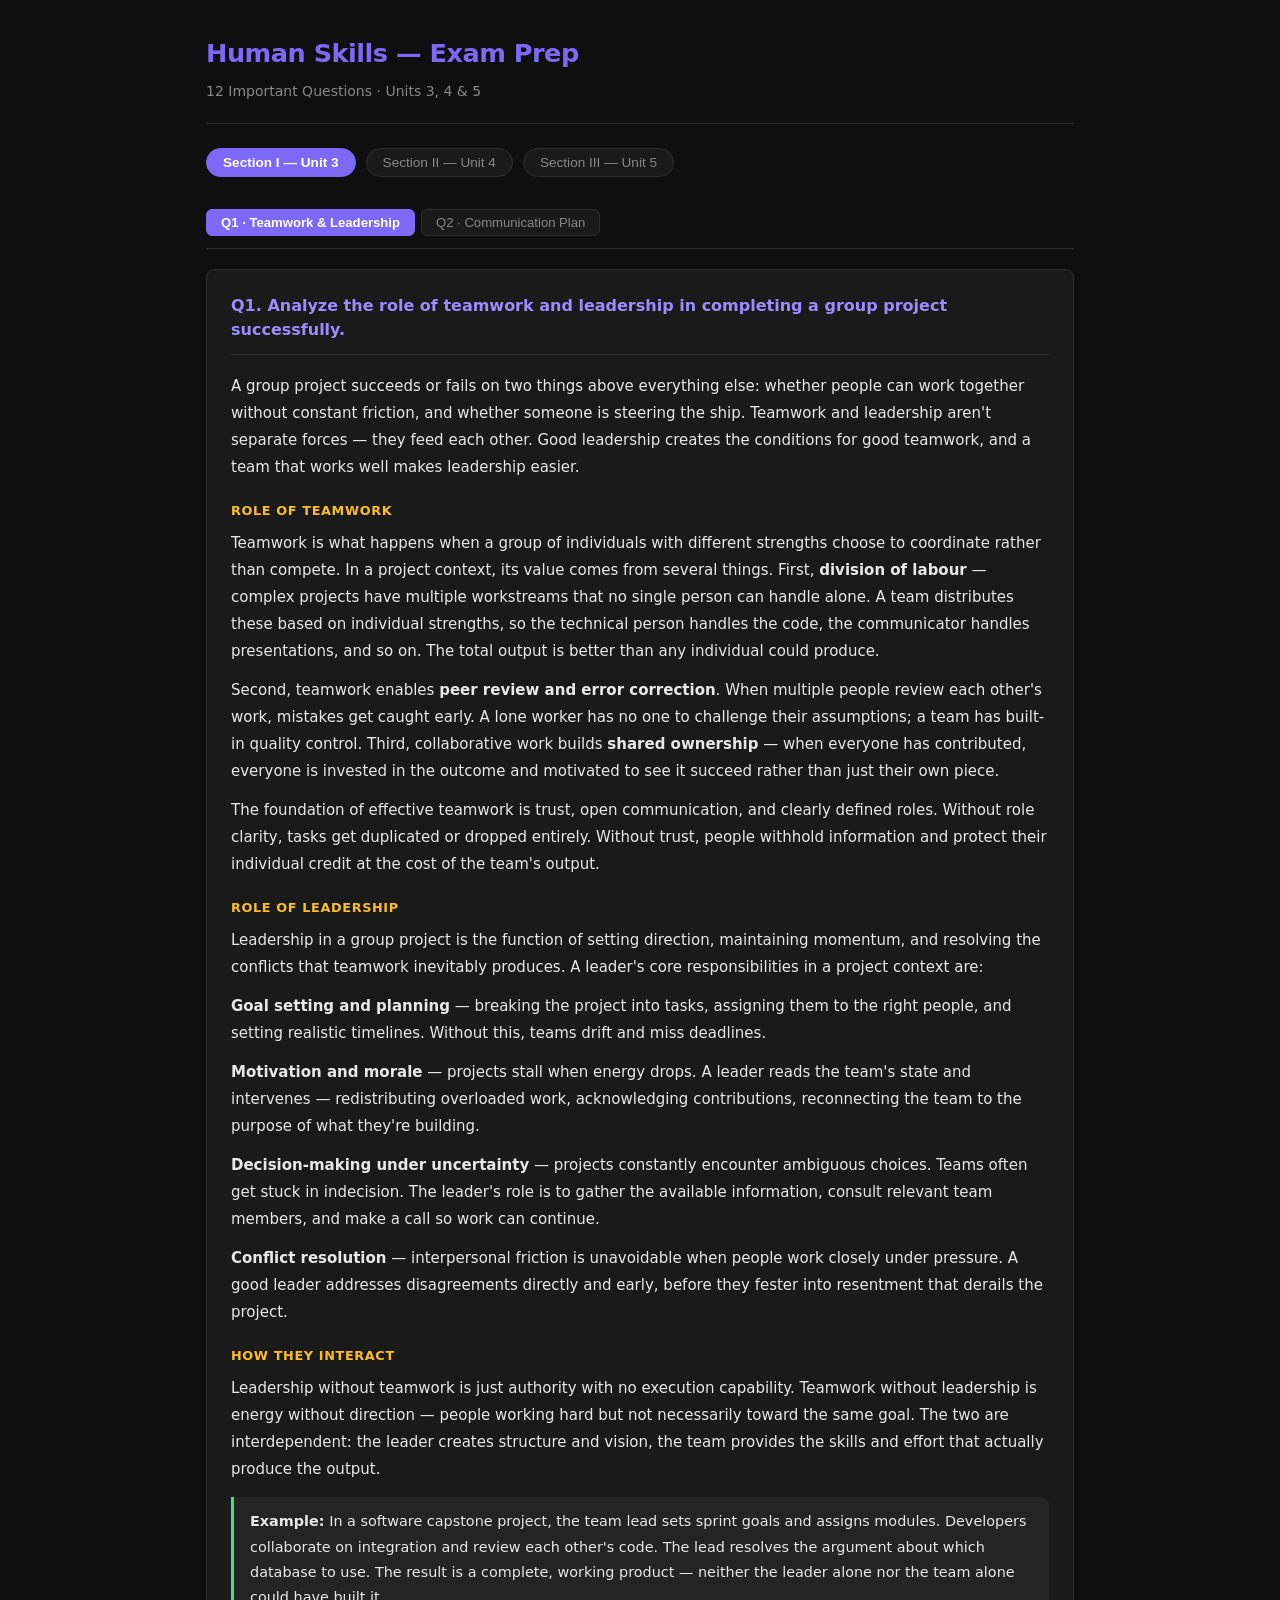
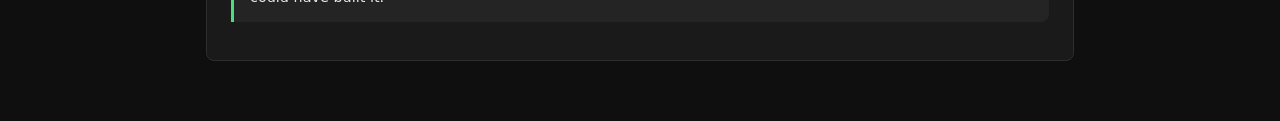
==== index.html @ 0ba3ad9d "mid2" ====
<!DOCTYPE html>
<html lang="en">
<head>
  <meta charset="UTF-8">
  <meta name="viewport" content="width=device-width, initial-scale=1.0">
  <title>Human Skills — Exam Prep</title>
  <link rel="stylesheet" href="styles.css">
  <style>
    .tag {
      display: inline-block; font-size: 0.74rem; font-weight: 600;
      padding: 2px 8px; border-radius: 20px; margin-right: 6px; margin-bottom: 4px;
      letter-spacing: 0.03em;
    }
    .tag-a { background: color-mix(in srgb, var(--accent) 18%, transparent); color: var(--accent); }
    .tag-s { background: color-mix(in srgb, var(--success) 18%, transparent); color: var(--success); }
    .tag-w { background: color-mix(in srgb, var(--warning) 18%, transparent); color: var(--warning); }
    .tag-d { background: color-mix(in srgb, var(--danger) 18%, transparent); color: var(--danger); }
    .callout {
      border-left: 3px solid var(--accent); border-radius: 0 var(--radius) var(--radius) 0;
      background: var(--surface2); padding: 12px 16px; margin: 14px 0;
      font-size: 0.9rem; line-height: 1.75;
    }
    .callout.green { border-color: var(--success); }
    .callout.yellow { border-color: var(--warning); }
    .callout.red { border-color: var(--danger); }
    table {
      width: 100%; border-collapse: collapse; margin: 14px 0; font-size: 0.87rem;
    }
    th {
      background: var(--surface2); color: var(--accent);
      padding: 9px 12px; text-align: left; font-weight: 600;
      border-bottom: 1px solid var(--border);
    }
    td {
      padding: 8px 12px; border-bottom: 1px solid var(--border);
      vertical-align: top; color: var(--text); line-height: 1.65;
    }
    tr:last-child td { border-bottom: none; }
    tr:hover td { background: var(--surface2); }
  </style>
</head>
<body>
<div class="page-wrapper">
  <header class="site-header">
    <h1>Human Skills — Exam Prep</h1>
    <p>12 Important Questions · Units 3, 4 &amp; 5</p>
  </header>

  <div class="section-nav">
    <button class="section-btn active" onclick="showSection('s3', this)">Section I — Unit 3</button>
    <button class="section-btn" onclick="showSection('s4', this)">Section II — Unit 4</button>
    <button class="section-btn" onclick="showSection('s5', this)">Section III — Unit 5</button>
  </div>

  <!-- ═══════ UNIT 3 ═══════ -->
  <div class="section-panel active" id="s3">
    <div class="tabs" role="tablist">
      <button class="tab-btn active" onclick="showTab('s3',0)">Q1 · Teamwork &amp; Leadership</button>
      <button class="tab-btn"        onclick="showTab('s3',1)">Q2 · Communication Plan</button>
    </div>

    <!-- Q1 -->
    <div class="tab-content active" id="s3-tab-0">
      <div class="question-block">
        <h2 class="q-title">Q1. Analyze the role of teamwork and leadership in completing a group project successfully.</h2>
        <div class="answer-body">

          <p>A group project succeeds or fails on two things above everything else: whether people can work together without constant friction, and whether someone is steering the ship. Teamwork and leadership aren't separate forces — they feed each other. Good leadership creates the conditions for good teamwork, and a team that works well makes leadership easier.</p>

          <h3>Role of Teamwork</h3>
          <p>Teamwork is what happens when a group of individuals with different strengths choose to coordinate rather than compete. In a project context, its value comes from several things. First, <strong>division of labour</strong> — complex projects have multiple workstreams that no single person can handle alone. A team distributes these based on individual strengths, so the technical person handles the code, the communicator handles presentations, and so on. The total output is better than any individual could produce.</p>
          <p>Second, teamwork enables <strong>peer review and error correction</strong>. When multiple people review each other's work, mistakes get caught early. A lone worker has no one to challenge their assumptions; a team has built-in quality control. Third, collaborative work builds <strong>shared ownership</strong> — when everyone has contributed, everyone is invested in the outcome and motivated to see it succeed rather than just their own piece.</p>
          <p>The foundation of effective teamwork is trust, open communication, and clearly defined roles. Without role clarity, tasks get duplicated or dropped entirely. Without trust, people withhold information and protect their individual credit at the cost of the team's output.</p>

          <h3>Role of Leadership</h3>
          <p>Leadership in a group project is the function of setting direction, maintaining momentum, and resolving the conflicts that teamwork inevitably produces. A leader's core responsibilities in a project context are:</p>
          <p><strong>Goal setting and planning</strong> — breaking the project into tasks, assigning them to the right people, and setting realistic timelines. Without this, teams drift and miss deadlines.</p>
          <p><strong>Motivation and morale</strong> — projects stall when energy drops. A leader reads the team's state and intervenes — redistributing overloaded work, acknowledging contributions, reconnecting the team to the purpose of what they're building.</p>
          <p><strong>Decision-making under uncertainty</strong> — projects constantly encounter ambiguous choices. Teams often get stuck in indecision. The leader's role is to gather the available information, consult relevant team members, and make a call so work can continue.</p>
          <p><strong>Conflict resolution</strong> — interpersonal friction is unavoidable when people work closely under pressure. A good leader addresses disagreements directly and early, before they fester into resentment that derails the project.</p>

          <h3>How They Interact</h3>
          <p>Leadership without teamwork is just authority with no execution capability. Teamwork without leadership is energy without direction — people working hard but not necessarily toward the same goal. The two are interdependent: the leader creates structure and vision, the team provides the skills and effort that actually produce the output.</p>

          <div class="callout green">
            <strong>Example:</strong> In a software capstone project, the team lead sets sprint goals and assigns modules. Developers collaborate on integration and review each other's code. The lead resolves the argument about which database to use. The result is a complete, working product — neither the leader alone nor the team alone could have built it.
          </div>

        </div>
      </div>
    </div>

    <!-- Q2 -->
    <div class="tab-content" id="s3-tab-1">
      <div class="question-block">
        <h2 class="q-title">Q2. Design an effective communication and leadership plan for managing a team project.</h2>
        <div class="answer-body">

          <p>A communication and leadership plan is a document that answers three questions before the project starts: how will we share information, who makes which decisions, and how will we handle it when things go wrong. Without this plan, teams rediscover the same coordination problems on every project. With it, the friction is removed before it occurs.</p>

          <h3>Part 1: Leadership Structure</h3>
          <p>Define roles clearly at the outset. A typical structure for a team project involves a <strong>project lead</strong> who owns the overall outcome and is accountable for deadlines, a set of <strong>domain leads</strong> who own specific workstreams (e.g., research, design, implementation, presentation), and <strong>contributors</strong> who execute within those workstreams.</p>
          <p>The leadership style should match the team's maturity and the project's nature. For a team new to collaboration, a more directive style (clear instructions, frequent check-ins) works better. For experienced teams working on creative problems, a more democratic style (shared decision-making, leader as facilitator) produces better results and higher ownership.</p>

          <h3>Part 2: Communication Plan</h3>
          <p>Effective communication in a project requires intentional structure across four dimensions:</p>

          <table>
            <tr><th>Channel</th><th>Purpose</th><th>Frequency</th></tr>
            <tr><td>Team standup / check-in</td><td>Quick progress updates, blockers surfaced</td><td>Daily or every 2 days</td></tr>
            <tr><td>Full team meeting</td><td>Decisions, planning, retrospectives</td><td>Weekly</td></tr>
            <tr><td>Async messaging (WhatsApp/Slack)</td><td>Quick questions, file sharing</td><td>As needed</td></tr>
            <tr><td>Shared document / project board</td><td>Task tracking, status, deliverables</td><td>Continuously updated</td></tr>
          </table>

          <p>Two communication norms matter most. First, <strong>transparency</strong> — team members should surface problems as soon as they arise, not hide them until the deadline. The plan should explicitly say this is expected and safe. Second, <strong>documentation</strong> — decisions made verbally in meetings should be written down so the whole team is aligned and there's no "I thought we decided X" confusion later.</p>

          <h3>Part 3: Conflict and Risk Management</h3>
          <p>The plan should define upfront how disagreements are resolved. A simple rule like "any unresolved disagreement escalates to the project lead within 24 hours" removes the ambiguity about who decides when people can't agree.</p>
          <p>Risk management means identifying the most likely failure points before they happen — a team member falling sick, a dependency taking longer than expected, scope expanding beyond what's feasible — and deciding in advance who does what if those risks materialize.</p>

          <div class="callout">
            <strong>Key principle:</strong> A communication plan isn't bureaucracy — it's the team agreeing in advance on how to function. The five minutes spent defining it saves hours of confusion mid-project.
          </div>

        </div>
      </div>
    </div>

  </div><!-- /s3 -->

  <!-- ═══════ UNIT 4 ═══════ -->
  <div class="section-panel" id="s4">
    <div class="tabs" role="tablist">
      <button class="tab-btn active" onclick="showTab('s4',0)">Q3 · Stress Management</button>
      <button class="tab-btn"        onclick="showTab('s4',1)">Q4 · Resilience &amp; Positive Thinking</button>
      <button class="tab-btn"        onclick="showTab('s4',2)">Q5 · Healthy Daily Routine</button>
      <button class="tab-btn"        onclick="showTab('s4',3)">Q6 · Mental Health Plan</button>
      <button class="tab-btn"        onclick="showTab('s4',4)">Q7 · Anxiety, Depression &amp; Burnout</button>
    </div>

    <!-- Q3 -->
    <div class="tab-content active" id="s4-tab-0">
      <div class="question-block">
        <h2 class="q-title">Q3. Explain different stress management techniques with examples.</h2>
        <div class="answer-body">

          <p>Stress is the body's response to demands that exceed its perceived capacity to cope. A moderate amount of stress is normal and even useful — it sharpens focus and drives performance. Chronic, unmanaged stress, however, damages both mental and physical health. Stress management is the practice of recognising stress and using deliberate techniques to reduce or redirect it.</p>

          <h3>1. Time Management and Prioritisation</h3>
          <p>A significant portion of day-to-day stress comes not from the work itself but from the feeling that there is too much to do and not enough time. Effective time management — breaking large tasks into smaller steps, using priority matrices like the Eisenhower Box (urgent vs important), and setting realistic daily goals — reduces this overwhelm by making the workload feel navigable.</p>
          <div class="callout green"><strong>Example:</strong> An engineering student stressed about exams creates a two-week study schedule, assigns specific topics to specific days, and sticks to it. The stress comes from uncertainty about whether there's enough time — the schedule removes that uncertainty.</div>

          <h3>2. Physical Exercise</h3>
          <p>Exercise is one of the most evidence-backed stress relievers available. Physical activity triggers the release of endorphins — neurochemicals that improve mood — and reduces levels of cortisol and adrenaline, the body's stress hormones. Even a 20-minute walk is measurably effective. The effect is both immediate (mood lifts within the session) and long-term (regular exercise builds stress resilience over time).</p>
          <div class="callout green"><strong>Example:</strong> A developer who takes a 30-minute run after a frustrating day at work consistently reports feeling calmer and more capable of solving problems afterward.</div>

          <h3>3. Mindfulness and Deep Breathing</h3>
          <p>Mindfulness is the practice of bringing deliberate, non-judgmental attention to the present moment. When stressed, the mind tends to catastrophise about future consequences or ruminate on past mistakes. Mindfulness interrupts this pattern by grounding attention in what is actually happening right now. A simple technique is the 4-7-8 breathing method: inhale for 4 counts, hold for 7, exhale for 8. This activates the parasympathetic nervous system, directly counteracting the physiological stress response.</p>
          <div class="callout green"><strong>Example:</strong> Before a presentation, taking five slow deep breaths reduces heart rate and clears the mental clutter that causes blanking under pressure.</div>

          <h3>4. Social Support</h3>
          <p>Talking to someone you trust — a friend, mentor, or family member — about what's stressing you serves two functions. First, verbalising a problem often reduces its perceived magnitude; the thing that felt catastrophic in your head becomes more manageable when spoken aloud. Second, other people often offer perspectives or practical help that you couldn't access alone. Social connection is a fundamental buffer against chronic stress.</p>

          <h3>5. Cognitive Reframing</h3>
          <p>Cognitive reframing is the technique of consciously changing how you interpret a stressful situation. Stress often comes not from the event itself but from how you're thinking about it. A failed test can be framed as a disaster or as information about what to study harder. A difficult project can be seen as an overwhelming burden or as a growth opportunity. Deliberately choosing the more productive frame doesn't deny the difficulty — it changes your relationship to it.</p>

          <div class="callout yellow"><strong>Key insight:</strong> Different techniques work for different people and different types of stress. The goal is to build a personal toolkit — knowing which technique to reach for in which situation, rather than relying on a single approach.</div>

        </div>
      </div>
    </div>

    <!-- Q4 -->
    <div class="tab-content" id="s4-tab-1">
      <div class="question-block">
        <h2 class="q-title">Q4. Explain the importance of resilience and positive thinking in mental well-being.</h2>
        <div class="answer-body">

          <p>Mental well-being is not the absence of difficulty — it is the capacity to navigate difficulty without being permanently derailed by it. Two psychological qualities that determine this capacity more than almost anything else are resilience and positive thinking. They are distinct but deeply related: resilience is about recovering, positive thinking is about the lens through which you interpret what you're recovering from.</p>

          <h3>Resilience</h3>
          <p>Resilience is the ability to bounce back from adversity, adapt to change, and keep functioning under pressure. It is not toughness in the sense of not feeling pain — resilient people feel distress just as much as anyone. The difference is that they don't stay stuck in it. They process it, learn from it, and move forward.</p>
          <p>Resilience matters for mental well-being because life is guaranteed to include setbacks — failed relationships, professional rejections, health scares, loss. Without resilience, each of these events can feel permanently devastating. With it, they become part of a larger narrative of growth. Research by psychologist Martin Seligman found that resilience is a learnable skill, not a fixed trait — it can be built deliberately through practice.</p>
          <p>The key components of resilience are: <strong>self-awareness</strong> (understanding your emotional reactions), <strong>problem-solving orientation</strong> (moving toward solutions rather than ruminating on problems), <strong>social connection</strong> (drawing on relationships for support), and <strong>meaning-making</strong> (finding a sense of purpose that gives suffering context).</p>

          <div class="callout green"><strong>Example:</strong> A student who fails an important exam can either conclude they are fundamentally incompetent and give up, or analyse what went wrong, adjust their study approach, and try again. The second response is resilience — same event, different trajectory.</div>

          <h3>Positive Thinking</h3>
          <p>Positive thinking is often misunderstood as naive optimism — pretending things are fine when they aren't. What it actually means is <strong>explanatory style</strong>: the habitual way you explain why bad things happen. Seligman identified three dimensions of explanatory style: whether you see setbacks as permanent or temporary, as pervasive (affecting all areas of life) or specific, and as internal (your fault entirely) or external (partly circumstantial).</p>
          <p>People with a positive explanatory style see bad events as temporary, specific, and not entirely their fault. People with a negative style see them as permanent, pervasive, and entirely self-caused. The positive style is associated with better mental health, more persistence, better physical health outcomes, and even longer life expectancy in longitudinal studies.</p>
          <p>Positive thinking improves mental well-being not by denying problems but by maintaining the belief that problems can be addressed — which is what motivates the action needed to actually address them. Hopelessness, by contrast, leads to passivity: if you believe nothing will help, you don't try, and the situation doesn't improve, which confirms the hopelessness. It's a self-reinforcing loop in both directions.</p>

          <div class="callout"><strong>Together:</strong> Resilience and positive thinking are mutually reinforcing. A positive explanatory style makes resilience easier — if you believe setbacks are temporary, you don't give up. And resilient experiences (surviving a hard thing) build positive belief in your own capacity. Building one tends to build the other.</div>

        </div>
      </div>
    </div>

    <!-- Q5 -->
    <div class="tab-content" id="s4-tab-2">
      <div class="question-block">
        <h2 class="q-title">Q5. Develop a daily routine that promotes a healthy lifestyle and work-life balance.</h2>
        <div class="answer-body">

          <p>A healthy daily routine is not about rigid discipline for its own sake — it's about removing the need to make decisions about basic self-care every day. When sleep, exercise, meals, and rest are built into a routine, they stop competing with everything else for attention. The goal is a structure that sustains performance over the long term without burning out.</p>

          <h3>Core Principles</h3>
          <p>Before designing a routine, it helps to understand what it's trying to achieve. A routine that promotes health and balance should protect sleep (the single highest-leverage health intervention available), create time for focused work and genuine rest (not just scrolling), and include some form of physical movement and social connection. It should also be <strong>realistic</strong> — an aspirational routine you abandon in a week is worse than a modest one you actually follow.</p>

          <h3>Sample Daily Routine for a Student</h3>

          <table>
            <tr><th>Time</th><th>Activity</th><th>Why</th></tr>
            <tr><td>6:30 AM</td><td>Wake up, no phone for first 15 min</td><td>Avoid starting the day in reactive mode</td></tr>
            <tr><td>6:45 AM</td><td>Light exercise or walk (20–30 min)</td><td>Boosts mood, alertness, and energy for the day</td></tr>
            <tr><td>7:15 AM</td><td>Breakfast — proper meal, not skipped</td><td>Blood sugar stability improves focus and mood</td></tr>
            <tr><td>8:00 AM</td><td>Deep work block (study / projects)</td><td>Morning cognitive energy is highest — use it for hard things</td></tr>
            <tr><td>12:30 PM</td><td>Lunch + genuine break (not studying)</td><td>Rest prevents afternoon burnout</td></tr>
            <tr><td>2:00 PM</td><td>Second work block</td><td>Lighter tasks, review, group work</td></tr>
            <tr><td>5:00 PM</td><td>Creative or leisure time (music, walking, hobby)</td><td>Non-academic engagement restores mental energy</td></tr>
            <tr><td>7:00 PM</td><td>Dinner + family / social time</td><td>Social connection is a stress buffer</td></tr>
            <tr><td>9:00 PM</td><td>Wind-down: light reading, no screens</td><td>Blue light disrupts melatonin; transition the nervous system</td></tr>
            <tr><td>10:30 PM</td><td>Sleep</td><td>7–8 hours is non-negotiable for cognitive function</td></tr>
          </table>

          <h3>Work-Life Balance</h3>
          <p>Work-life balance doesn't mean equal hours — it means neither work nor personal life is being systematically sacrificed for the other. In practice this requires <strong>boundaries</strong>: a defined end time for academic work, designated rest periods that are actually restful (not guilt-ridden), and the discipline to protect personal time from academic or professional creep.</p>
          <p>The most common failure mode for students is treating rest as a reward that must be earned rather than a biological requirement. Rest is not a luxury — sleep deprivation measurably impairs memory consolidation (directly harming study effectiveness), emotional regulation, and decision-making. A routine that includes rest is more productive than one that doesn't, not less.</p>

          <div class="callout yellow"><strong>Key principle:</strong> Consistency matters more than perfection. A routine followed 80% of the time is vastly better than a perfect routine followed 30% of the time. Build in flexibility for the days things don't go to plan.</div>

        </div>
      </div>
    </div>

    <!-- Q6 -->
    <div class="tab-content" id="s4-tab-3">
      <div class="question-block">
        <h2 class="q-title">Q6. Design a comprehensive mental health plan incorporating stress management, resilience, mindfulness, and work-life balance.</h2>
        <div class="answer-body">

          <p>A mental health plan is a personal system for maintaining psychological well-being proactively — not just responding to crises when they happen. It integrates multiple practices into a coherent whole so that stress management, resilience-building, mindfulness, and balance reinforce each other rather than competing for time and attention.</p>

          <h3>Component 1: Stress Management Practices</h3>
          <p>Identify your primary stressors — academic pressure, interpersonal conflict, uncertainty about the future — and match specific techniques to each. Time-related stress responds well to planning and prioritization. Interpersonal stress responds well to communication and boundary-setting. Existential or future-related stress responds well to mindfulness (bringing attention back to the present) and journaling (externalizing and examining the worry).</p>
          <p>Build in regular <strong>stress audits</strong> — once a week, briefly review what caused the most stress and whether the response was effective. Over time this develops self-awareness about your personal stress patterns.</p>

          <h3>Component 2: Resilience Building</h3>
          <p>Resilience is built through deliberately accumulating evidence that you can handle difficulty. This means taking on challenges slightly outside your comfort zone, reflecting on how you managed past hard periods, and maintaining a growth mindset — the belief that your capabilities expand with effort and experience. A practical tool is a <strong>resilience journal</strong>: brief weekly entries noting one hard thing you navigated and what it showed you about yourself.</p>
          <p>Social resilience — knowing you have people to turn to — is equally important. Proactively maintaining two or three close relationships you can be honest with is a resilience investment, not a luxury.</p>

          <h3>Component 3: Mindfulness Practice</h3>
          <p>Mindfulness doesn't require meditation cushions or apps. At its core it is the practice of noticing — noticing what you're feeling, what you're thinking, and what's actually happening in the present moment without immediately reacting to it. A minimal daily practice might be five minutes of focused breathing in the morning, or deliberately eating one meal without a screen and noticing the experience of eating.</p>
          <p>The long-term benefit of mindfulness for mental health is reduced reactivity — the gap between stimulus and response widens, giving you more choice about how to act rather than being driven by automatic emotional reactions.</p>

          <h3>Component 4: Work-Life Balance Structures</h3>
          <p>Define clear boundaries and protect them. A specific end time for academic work each day. At least one full day per week that is not dominated by productivity. Social activities that are genuinely restful (not networking or performance). Physical rest — actual sleep, not just lying in bed anxious.</p>

          <div class="callout">
            <strong>Integration:</strong> The plan works as a system. Mindfulness reduces stress reactivity. Lower reactivity makes resilience responses more accessible. Resilience enables you to maintain balance even when things get hard. Balance prevents the chronic overload that depletes the mental resources needed for mindfulness. Each component supports the others.
          </div>

          <h3>Review and Adjustment</h3>
          <p>A mental health plan isn't static. Review it monthly — what's working, what isn't, what's changed in your life that requires adjusting the plan. The goal is a living document that evolves with your circumstances, not a rigid prescription.</p>

        </div>
      </div>
    </div>

    <!-- Q7 -->
    <div class="tab-content" id="s4-tab-4">
      <div class="question-block">
        <h2 class="q-title">Q7. Differentiate between anxiety, depression, and burnout.</h2>
        <div class="answer-body">

          <p>Anxiety, depression, and burnout are three of the most common psychological difficulties people face, and they are frequently confused — partly because they overlap in symptoms, and partly because people use all three words loosely in everyday language. Understanding the distinctions matters because they have different causes, different features, and respond to different interventions.</p>

          <table>
            <tr>
              <th>Feature</th>
              <th><span class="tag tag-w">Anxiety</span></th>
              <th><span class="tag tag-d">Depression</span></th>
              <th><span class="tag tag-a">Burnout</span></th>
            </tr>
            <tr>
              <td><strong>Core feeling</strong></td>
              <td>Fear, worry, dread about the future</td>
              <td>Persistent sadness, emptiness, hopelessness</td>
              <td>Exhaustion, cynicism, detachment</td>
            </tr>
            <tr>
              <td><strong>Energy level</strong></td>
              <td>Often high but chaotic (restlessness, racing thoughts)</td>
              <td>Low — fatigue, loss of motivation even for enjoyable things</td>
              <td>Depleted — specifically related to work/role</td>
            </tr>
            <tr>
              <td><strong>Primary cause</strong></td>
              <td>Perceived threat or uncertainty, can be physiological</td>
              <td>Complex — neurobiological, environmental, often following loss or prolonged stress</td>
              <td>Chronic workplace/academic overload without recovery</td>
            </tr>
            <tr>
              <td><strong>Scope</strong></td>
              <td>Can be generalised or specific (social anxiety, health anxiety)</td>
              <td>Pervades all areas of life — relationships, work, self-image</td>
              <td>Usually domain-specific at first (work/study), can generalise</td>
            </tr>
            <tr>
              <td><strong>Key symptom</strong></td>
              <td>"What if something goes wrong?" — hypervigilance</td>
              <td>"Nothing matters / nothing will get better" — anhedonia (loss of pleasure)</td>
              <td>"I can't do this anymore" — emotional and physical depletion</td>
            </tr>
            <tr>
              <td><strong>Intervention</strong></td>
              <td>CBT, relaxation techniques, sometimes medication</td>
              <td>Therapy (CBT, interpersonal), medication, lifestyle — requires professional support</td>
              <td>Rest, reduced workload, boundary-setting, addressing the source</td>
            </tr>
          </table>

          <h3>Key Distinctions in Plain Language</h3>
          <p><strong>Anxiety vs Depression:</strong> Anxiety is forward-facing — it is about something bad that might happen. Depression is often more diffuse and present-focused — the feeling that nothing is good now and nothing will be good. An anxious person wants things to be okay and fears they won't be. A depressed person often feels that wanting things has become too tiring. They can coexist — many people experience both simultaneously.</p>

          <p><strong>Burnout vs Depression:</strong> Burnout is initially work-specific and caused by unsustainable demands without adequate rest. A person who is burned out from their job may feel perfectly fine on a holiday — the depletion is contextual. Depression follows you everywhere. The risk is that chronic burnout can develop into depression if unaddressed, which is why taking burnout seriously as a distinct condition matters — it's often more reversible if caught early.</p>

          <div class="callout red"><strong>Important:</strong> All three can be serious. Burnout is not "just tiredness" and depression is not "just sadness." If symptoms are persistent, interfere significantly with daily functioning, or include thoughts of self-harm, professional support — a counsellor, psychologist, or psychiatrist — is the appropriate response, not just self-management techniques.</div>

        </div>
      </div>
    </div>

  </div><!-- /s4 -->

  <!-- ═══════ UNIT 5 ═══════ -->
  <div class="section-panel" id="s5">
    <div class="tabs" role="tablist">
      <button class="tab-btn active" onclick="showTab('s5',0)">Q8 · Human Needs &amp; Tech Design</button>
      <button class="tab-btn"        onclick="showTab('s5',1)">Q9 · Social Media &amp; Mental Health</button>
      <button class="tab-btn"        onclick="showTab('s5',2)">Q10 · Communication Skills</button>
      <button class="tab-btn"        onclick="showTab('s5',3)">Q11 · Career Planning</button>
      <button class="tab-btn"        onclick="showTab('s5',4)">Q12 · Personal Development Plan</button>
    </div>

    <!-- Q8 -->
    <div class="tab-content active" id="s5-tab-0">
      <div class="question-block">
        <h2 class="q-title">Q8. Explain how understanding people's needs influences the design of technology.</h2>
        <div class="answer-body">

          <p>Technology that doesn't fit the way people actually think and behave tends to fail — not because it doesn't work technically, but because people don't use it, or misuse it, or find it more frustrating than helpful. Understanding human needs is therefore not a soft add-on to technology design; it is a core engineering requirement. The field that formalises this understanding is <strong>Human-Centred Design (HCD)</strong>.</p>

          <h3>Maslow's Hierarchy as a Design Framework</h3>
          <p>Maslow's hierarchy of needs — physiological, safety, belonging, esteem, self-actualisation — provides a useful lens for thinking about what technology should address. Different technologies target different levels of this hierarchy, and the best technologies address multiple levels simultaneously.</p>
          <p>A food delivery app addresses physiological needs (hunger) but also convenience and esteem (the feeling of having options and control). A social media platform addresses belonging needs. A productivity tool addresses esteem and self-actualisation (achievement, growth). When technology addresses real needs at the right level, people adopt it naturally. When it tries to create artificial needs, it faces adoption resistance.</p>

          <h3>Practical Influence on Design</h3>
          <p><strong>Accessibility:</strong> Understanding that people have different physical and cognitive abilities leads to inclusive design — larger text options, screen reader compatibility, colour contrast standards, voice interfaces. These aren't features added as an afterthought; they're requirements that emerge from truly understanding the full range of users.</p>
          <p><strong>User Interface Simplicity:</strong> Understanding cognitive load — the mental effort required to use a system — leads to cleaner, more intuitive interfaces. When designers understand that users have limited working memory and are usually in a hurry, they eliminate unnecessary steps, use familiar conventions, and reduce the number of decisions the user has to make.</p>
          <p><strong>Error Design:</strong> Understanding that humans make mistakes leads to forgiving systems — confirmation dialogs before irreversible actions, undo functionality, clear error messages that explain what went wrong and how to fix it. Systems designed without this understanding punish users for normal human behaviour.</p>
          <p><strong>Emotional Needs:</strong> Notification design is a case study in how ignoring emotional needs creates harm. Early mobile apps maximised notification volume to increase engagement. Understanding that unpredictable interruptions cause stress and that constant connectivity harms well-being has led to features like Do Not Disturb modes, notification summaries, and screen time tools.</p>

          <div class="callout green">
            <strong>Example:</strong> WhatsApp's voice message feature emerged from understanding that typing long messages is burdensome for many users, particularly those with low literacy or those using the app in a second language. Understanding the real need (communicate quickly and naturally) produced a better solution than optimising around the assumed need (type text messages faster).
          </div>

          <h3>Human-Centred Design Process</h3>
          <p>HCD follows an iterative cycle: <strong>Empathise</strong> (research real users — interviews, observations, surveys), <strong>Define</strong> (articulate the actual problem from the user's perspective), <strong>Ideate</strong> (generate solutions), <strong>Prototype</strong> (build lightweight versions), <strong>Test</strong> (observe real users using the prototype). This cycle repeats until the design genuinely serves the need. The crucial point is that the process starts with people, not features.</p>

        </div>
      </div>
    </div>

    <!-- Q9 -->
    <div class="tab-content" id="s5-tab-1">
      <div class="question-block">
        <h2 class="q-title">Q9. Analyze the positive and negative effects of social media on mental health.</h2>
        <div class="answer-body">

          <p>Social media is arguably the most significant change to human social behaviour in the last century, and its effects on mental health are correspondingly significant and contested. The honest analysis is that it is neither purely harmful nor purely beneficial — it amplifies and changes social dynamics in ways that help some people in some contexts and harm others in others.</p>

          <h3>Positive Effects</h3>
          <p><strong>Social connection and belonging:</strong> For people who are geographically isolated, socially marginalised, or dealing with rare conditions, social media provides access to communities they couldn't find locally. This is genuinely valuable — belonging is a fundamental human need, and social media makes it accessible across distance. Studies of LGBTQ+ youth in unsupportive environments, for example, consistently find that online community access is a significant protective factor for mental health.</p>
          <p><strong>Information and mental health awareness:</strong> Social media has dramatically destigmatised conversations about mental health. Discussions about therapy, anxiety, depression, and burnout that were once private or stigmatised are now public, normalised, and often helpful. People recognise their own experiences in what others share, seek help earlier, and feel less alone.</p>
          <p><strong>Creative expression and identity formation:</strong> Particularly for young people, social media platforms provide space to develop and express identity, receive feedback on creative work, and find communities around niche interests. This can be a genuine source of self-esteem and purpose.</p>

          <h3>Negative Effects</h3>
          <p><strong>Social comparison:</strong> Social media presents a curated version of other people's lives — the highlight reel without the behind-the-scenes. Constant exposure to others' apparent success, attractiveness, and happiness creates upward social comparison, which is reliably associated with lower self-esteem and higher rates of depression. This effect is stronger for visual platforms and stronger among adolescents whose identity is still forming.</p>
          <p><strong>Addictive design and attention fragmentation:</strong> Social media platforms are engineered to maximise time-on-platform through variable reward mechanisms — the same psychological architecture as slot machines. The infinite scroll, the unpredictable timing of likes and notifications, and the algorithmically-curated feed are all designed to keep users engaged past the point of enjoyment. This creates compulsive checking behaviour and undermines the sustained attention required for deep work and genuine relaxation.</p>
          <p><strong>Cyberbullying and harassment:</strong> The combination of anonymity, distance, and audience creates conditions where harassment is easier and more severe than in person. For young people particularly, social media harassment follows them home — there is no spatial escape from it the way there is from in-person bullying.</p>
          <p><strong>Sleep disruption:</strong> Screen use before bed — particularly the emotionally activating content social media delivers — disrupts sleep. Blue light suppresses melatonin; emotionally activating content increases cortisol. Both are well-established mechanisms for degraded sleep quality, with downstream effects on every dimension of mental health.</p>

          <div class="callout yellow">
            <strong>Balanced conclusion:</strong> The question is not whether to use social media but how. Intentional, bounded use — specific times, specific purposes, following accounts that genuinely add value rather than trigger comparison — is associated with neutral to positive mental health effects. Passive, compulsive, late-night scrolling is consistently associated with negative ones.
          </div>

        </div>
      </div>
    </div>

    <!-- Q10 -->
    <div class="tab-content" id="s5-tab-2">
      <div class="question-block">
        <h2 class="q-title">Q10. Apply effective communication skills to solve a misunderstanding in the workplace.</h2>
        <div class="answer-body">

          <p>Workplace misunderstandings are inevitable — people bring different assumptions, communication styles, and contexts to every interaction. What separates functional workplaces from dysfunctional ones is not the absence of misunderstandings but the presence of skills and processes to resolve them before they escalate into conflict or damaged relationships.</p>

          <h3>Why Misunderstandings Happen</h3>
          <p>Misunderstandings typically arise from one of four sources: ambiguous language (words that mean different things to different people), missing context (one person doesn't have information the other assumed they had), different assumptions (both parties think they agreed on something but had different mental models), or emotional interference (stress, fatigue, or previous conflict distorts how messages are sent and received).</p>

          <h3>Scenario: A Worked Example</h3>
          <p>A manager tells a team member to "get the report done soon." The team member submits it at end of day Friday. The manager expected it by noon. Both are frustrated — the manager thinks the team member is careless, the team member thinks the manager is being unreasonable. This is a classic ambiguous language misunderstanding.</p>

          <h3>Communication Skills for Resolution</h3>
          <p><strong>Step 1 — Choose the right moment and medium.</strong> Addressing a misunderstanding when both parties are stressed or in front of others makes it worse. A private, calm conversation — in person or by video, not text, where tone is lost — is the right setting.</p>
          <p><strong>Step 2 — Use "I" statements, not "you" statements.</strong> "You were unclear about the deadline" triggers defensiveness. "I understood 'soon' to mean end of day — can you help me understand what you meant?" is curious rather than accusatory. The goal is to understand, not to establish who was wrong.</p>
          <p><strong>Step 3 — Active listening.</strong> This means listening to understand rather than to respond. Let the other person finish. Paraphrase back: "So what you're saying is you needed it by noon because the client call was at 1 PM — is that right?" Paraphrasing demonstrates that you've heard accurately and gives the other person a chance to correct any remaining misunderstanding.</p>
          <p><strong>Step 4 — Identify the root cause together.</strong> Once both perspectives are on the table, collaboratively identify what actually went wrong. In the example above, the root cause is that "soon" was not defined, and there was an implicit assumption that was never made explicit.</p>
          <p><strong>Step 5 — Agree on a fix for the future.</strong> Resolution isn't just about settling the current misunderstanding — it's about preventing recurrence. In this case: "Going forward, let's agree that any deadline should be specified as a date and time, not just a relative word."</p>

          <div class="callout green">
            <strong>Key principle:</strong> Effective communication in conflict is not about being right — it's about restoring shared understanding. The person who is willing to ask "what did you mean?" rather than assume the worst is almost always the one who resolves it.
          </div>

          <h3>Broader Communication Skills Applicable Here</h3>
          <p>Empathy — genuinely trying to understand the other person's perspective before defending your own. Clarity — being specific and concrete, avoiding vague language that requires interpretation. Feedback receptiveness — the ability to hear criticism without shutting down. These skills aren't innate; they are learnable through deliberate practice and reflection.</p>

        </div>
      </div>
    </div>

    <!-- Q11 -->
    <div class="tab-content" id="s5-tab-3">
      <div class="question-block">
        <h2 class="q-title">Q11. Evaluate different career-planning strategies and justify the best strategy for an engineering student.</h2>
        <div class="answer-body">

          <p>Career planning for an engineering student is not a single decision made once — it is an ongoing process of gathering information, building skills, testing assumptions, and adjusting direction. The landscape is also genuinely complex: the options span core engineering roles, research, product, entrepreneurship, and interdisciplinary fields that didn't exist five years ago. Different strategies suit different personalities, risk tolerances, and contexts.</p>

          <h3>Strategy 1: Traditional Structured Planning</h3>
          <p>This approach involves setting a long-term career goal (e.g., AI researcher at a top company), mapping the qualifications and experiences needed to get there, and working backward to identify what to do in each year of the degree. It provides clarity and focus, and works well for goals with clear prerequisites (research careers require publications and postgraduate study; government roles require specific certifications).</p>
          <p><strong>Limitation:</strong> It requires knowing what you want to do early in your degree, which most students don't. It also doesn't adapt well to a fast-changing field like AI/ML where the most interesting roles five years from now don't exist yet.</p>

          <h3>Strategy 2: Exploration and Optionality</h3>
          <p>This approach treats the degree years as a time to deliberately explore different options — internships in different domains, side projects in different areas, courses outside the core curriculum — before committing to a direction. The goal is to accumulate information about what you actually enjoy and are good at, rather than optimising prematurely for a goal that might not fit you.</p>
          <p><strong>Strength:</strong> Prevents the common trap of pursuing a prestigious-sounding career that turns out to be deeply unsatisfying. Research consistently shows that enjoyment and meaning in work are more predictive of long-term success than prestige or salary.</p>

          <h3>Strategy 3: Skill-First Planning</h3>
          <p>Rather than targeting a specific role or company, this strategy focuses on becoming genuinely excellent at a set of high-value, transferable skills — in the case of an AI/ML student, this might mean deep competence in ML fundamentals, strong software engineering, and the ability to communicate technical ideas to non-technical audiences. The bet is that excellent skills open doors that specific goal-targeting would miss.</p>

          <h3>Best Strategy for an Engineering Student: Hybrid Approach</h3>
          <p>The most effective strategy combines exploration in the early years with increasing focus as the degree progresses. In the first two years, the priority is building strong fundamentals AND exploring options through projects and internships. By the final year, the student should have enough information to make a more directed choice — and the skills to execute on it.</p>
          <p>Concretely: build deep technical skills (Strategy 3) while using projects and internships to explore directions (Strategy 2), then in the final year apply structured planning (Strategy 1) with the self-knowledge you've accumulated.</p>

          <div class="callout green">
            <strong>Justification:</strong> Engineering careers are long and the field evolves rapidly. The student who graduates knowing themselves well — what they enjoy, what they're good at, where they add value — will outperform the student who optimised for a specific goal at 18 without testing that goal against reality. The hybrid approach provides direction without prematurely foreclosing options.
          </div>

        </div>
      </div>
    </div>

    <!-- Q12 -->
    <div class="tab-content" id="s5-tab-4">
      <div class="question-block">
        <h2 class="q-title">Q12. Design a personal development plan that includes creative thinking, innovation, and lifelong learning.</h2>
        <div class="answer-body">

          <p>A personal development plan (PDP) is a structured commitment to your own growth across multiple dimensions — not just professional skills, but the cognitive and personal qualities that make those skills more powerful. For an engineering student in a rapidly changing field, the three qualities the question identifies — creative thinking, innovation, and lifelong learning — are arguably more important than any specific technical skill, because they are what allow you to keep acquiring and applying new skills throughout a career that will span 40+ years of technological change.</p>

          <h3>Component 1: Creative Thinking</h3>
          <p>Creative thinking is the ability to generate ideas that are novel, useful, and non-obvious. It is not a fixed talent — it is a skill that can be developed through specific practices.</p>
          <p><strong>What to practice:</strong> Cross-domain exposure (deliberately reading outside your field — biology, history, philosophy — because creative insights often come from applying concepts from one domain to problems in another). Divergent thinking exercises (generating as many solutions as possible to a problem before evaluating any of them, which trains the mind to generate rather than immediately critique). Maintaining a personal idea journal — a low-stakes space to capture half-formed thoughts without judging them.</p>
          <p><strong>In the PDP:</strong> Commit to one creative habit — a weekly journaling practice, a monthly deep read outside your field, or a side project with no defined outcome. Track it, not to measure productivity, but to notice patterns in what sparks your best ideas.</p>

          <h3>Component 2: Innovation</h3>
          <p>Innovation is creativity applied to real problems — it is not just having ideas but taking them from concept to something that actually works and creates value. The mindset it requires is different from academic learning: it involves tolerating ambiguity, accepting failure as data, and focusing relentlessly on the user or problem rather than the elegance of the solution.</p>
          <p><strong>What to practice:</strong> Project-based work where you're solving real, open-ended problems (hackathons, open-source contributions, building things for actual users). Developing a habit of asking "why does this work the way it does and does it have to?" about systems you encounter. Learning from failure explicitly — not just moving on but reflecting on what the failure revealed.</p>
          <p><strong>In the PDP:</strong> Complete at least one self-directed project per semester with a real user or real problem, not a course assignment. Treat it as a laboratory for innovation practice.</p>

          <h3>Component 3: Lifelong Learning</h3>
          <p>Lifelong learning is the commitment to continued skill and knowledge acquisition after formal education ends. In technology fields, this isn't optional — the half-life of specific technical skills is shrinking, and the ability to learn new things continuously is the meta-skill that all others depend on.</p>
          <p><strong>What to practice:</strong> Building a personal learning system — a consistent method for identifying what to learn next, consuming that learning (courses, papers, books, doing), and retaining it (notes, practice, teaching others). Staying connected to the research frontier in your field through newsletters, papers, or communities. Building the habit of being a beginner — regularly doing something you're not good at yet, which trains the emotional tolerance for not-knowing that learning requires.</p>

          <table>
            <tr><th>Dimension</th><th>Short-term (this year)</th><th>Long-term (5 years)</th></tr>
            <tr><td>Creative Thinking</td><td>Start weekly idea journal; one cross-domain book per month</td><td>Have a recognisable creative practice that feeds into professional work</td></tr>
            <tr><td>Innovation</td><td>Complete one real-world side project; participate in one hackathon</td><td>Have shipped something that real people use</td></tr>
            <tr><td>Lifelong Learning</td><td>Build a note-taking and review system; follow 3 research blogs</td><td>Have a sustainable self-directed learning rhythm that continues post-graduation</td></tr>
          </table>

          <div class="callout">
            <strong>The through-line:</strong> All three qualities share a common foundation — intellectual curiosity and the willingness to engage with what you don't yet know. A personal development plan that cultivates this as a core identity trait ("I am someone who stays curious and keeps growing") will outlast any specific skill set or career plan.
          </div>

        </div>
      </div>
    </div>

  </div><!-- /s5 -->

</div><!-- /page-wrapper -->

<script>
  function showSection(id, btn) {
    document.querySelectorAll('.section-panel').forEach(p => p.classList.remove('active'));
    document.querySelectorAll('.section-btn').forEach(b => b.classList.remove('active'));
    document.getElementById(id).classList.add('active');
    btn.classList.add('active');
  }
  function showTab(section, i) {
    const panel = document.getElementById(section);
    panel.querySelectorAll('.tab-content').forEach((el, idx) => el.classList.toggle('active', idx === i));
    panel.querySelectorAll('.tab-btn').forEach((btn, idx) => btn.classList.toggle('active', idx === i));
  }
</script>
</body>
</html>
---- styles.css ----
:root {
  --bg: #0f0f0f;
  --surface: #1a1a1a;
  --surface2: #242424;
  --border: #2e2e2e;
  --accent: #7c6af7;
  --accent-hover: #9b8cff;
  --text: #e8e8e8;
  --text-muted: #888;
  --text-dim: #555;
  --success: #4ade80;
  --warning: #fbbf24;
  --danger: #f87171;
  --radius: 8px;
}

*, *::before, *::after { box-sizing: border-box; margin: 0; padding: 0; }

body {
  background: var(--bg);
  color: var(--text);
  font-family: system-ui, -apple-system, sans-serif;
  font-size: 15px;
  line-height: 1.7;
}

.page-wrapper {
  max-width: 900px;
  margin: 0 auto;
  padding: 0 16px 60px;
}

/* Header */
.site-header {
  padding: 32px 0 20px;
  border-bottom: 1px solid var(--border);
  margin-bottom: 24px;
}
.site-header h1 {
  font-size: 1.6rem;
  color: var(--accent);
  letter-spacing: -0.02em;
}
.site-header p {
  color: var(--text-muted);
  font-size: 0.875rem;
  margin-top: 4px;
}

/* Section nav pills */
.section-nav {
  display: flex;
  gap: 10px;
  flex-wrap: wrap;
  margin-bottom: 20px;
}
.section-btn {
  background: var(--surface);
  border: 1px solid var(--border);
  color: var(--text-muted);
  padding: 6px 16px;
  border-radius: 20px;
  cursor: pointer;
  font-size: 0.85rem;
  transition: all 0.15s;
}
.section-btn:hover { border-color: var(--accent); color: var(--text); }
.section-btn.active {
  background: var(--accent);
  border-color: var(--accent);
  color: #fff;
  font-weight: 600;
}

/* Section panel */
.section-panel { display: none; }
.section-panel.active { display: block; }

/* Tabs */
.tabs {
  display: flex;
  gap: 6px;
  flex-wrap: wrap;
  padding: 12px 0;
  border-bottom: 1px solid var(--border);
  margin-bottom: 20px;
  position: sticky;
  top: 0;
  background: var(--bg);
  z-index: 10;
}
.tab-btn {
  background: var(--surface);
  border: 1px solid var(--border);
  color: var(--text-muted);
  padding: 5px 14px;
  border-radius: 6px;
  cursor: pointer;
  font-size: 0.82rem;
  transition: all 0.15s;
}
.tab-btn:hover { border-color: var(--accent); color: var(--text); }
.tab-btn.active {
  background: var(--accent);
  border-color: var(--accent);
  color: #fff;
  font-weight: 600;
}

/* Tab content */
.tab-content { display: none; }
.tab-content.active { display: block; }

/* Question block */
.question-block {
  background: var(--surface);
  border: 1px solid var(--border);
  border-radius: var(--radius);
  padding: 24px;
}
.q-title {
  font-size: 1rem;
  font-weight: 600;
  color: var(--accent-hover);
  margin-bottom: 18px;
  padding-bottom: 12px;
  border-bottom: 1px solid var(--border);
  line-height: 1.5;
}
.answer-body { line-height: 1.8; }
.answer-body p { margin-bottom: 12px; }
.answer-body p:last-child { margin-bottom: 0; }
.answer-body h3 {
  font-size: 0.95rem;
  color: var(--warning);
  margin: 18px 0 8px;
  text-transform: uppercase;
  letter-spacing: 0.05em;
  font-size: 0.8rem;
}
.answer-body h4 {
  font-size: 0.9rem;
  color: var(--accent-hover);
  margin: 14px 0 6px;
}
.answer-body ul, .answer-body ol {
  padding-left: 20px;
  margin-bottom: 12px;
}
.answer-body li { margin-bottom: 5px; }
.answer-body strong { color: var(--text); font-weight: 600; }
.answer-body .highlight { color: var(--accent-hover); font-weight: 600; }
.answer-body .danger { color: var(--danger); }
.answer-body .success { color: var(--success); }

/* Tables */
.answer-body table {
  width: 100%;
  border-collapse: collapse;
  margin: 14px 0;
  font-size: 0.875rem;
}
.answer-body th {
  background: var(--surface2);
  color: var(--accent-hover);
  padding: 8px 12px;
  text-align: left;
  border: 1px solid var(--border);
  font-weight: 600;
}
.answer-body td {
  padding: 7px 12px;
  border: 1px solid var(--border);
  vertical-align: top;
}
.answer-body tr:nth-child(even) td { background: var(--surface2); }

/* Callout boxes */
.callout {
  background: var(--surface2);
  border-left: 3px solid var(--accent);
  border-radius: 0 var(--radius) var(--radius) 0;
  padding: 12px 16px;
  margin: 14px 0;
  font-size: 0.9rem;
}
.callout.warn { border-left-color: var(--warning); }
.callout.good { border-left-color: var(--success); }

/* Chain display */
.chain {
  display: flex;
  align-items: center;
  gap: 10px;
  flex-wrap: wrap;
  margin: 14px 0;
  padding: 12px 16px;
  background: var(--surface2);
  border-radius: var(--radius);
}
.chain-item {
  background: var(--surface);
  border: 1px solid var(--accent);
  border-radius: 6px;
  padding: 6px 12px;
  font-size: 0.875rem;
  font-weight: 600;
  color: var(--accent-hover);
}
.chain-arrow { color: var(--text-dim); font-size: 1.1rem; }

/* Code blocks */
.answer-body pre {
  background: var(--surface2);
  border: 1px solid var(--border);
  border-radius: var(--radius);
  padding: 12px 14px;
  margin: 12px 0;
  overflow-x: auto;
  font-size: 0.82rem;
}
.answer-body code {
  font-family: "SF Mono", Consolas, monospace;
  color: var(--accent-hover);
}
.answer-body p code, .answer-body li code {
  background: var(--surface2);
  padding: 1px 5px;
  border-radius: 4px;
  font-size: 0.85em;
}

/* SVG diagram wrap */
.svg-wrap {
  margin: 16px 0;
  padding: 14px;
  background: var(--surface2);
  border: 1px solid var(--border);
  border-radius: var(--radius);
  text-align: center;
  overflow-x: auto;
}
.svg-wrap svg { max-width: 100%; height: auto; }
.svg-caption {
  color: var(--text-muted);
  font-size: 0.8rem;
  margin-top: 8px;
}

/* Marks badge */
.marks-badge {
  display: inline-block;
  background: var(--surface2);
  border: 1px solid var(--border);
  color: var(--text-muted);
  font-size: 0.75rem;
  padding: 2px 8px;
  border-radius: 4px;
  margin-left: 8px;
  vertical-align: middle;
}
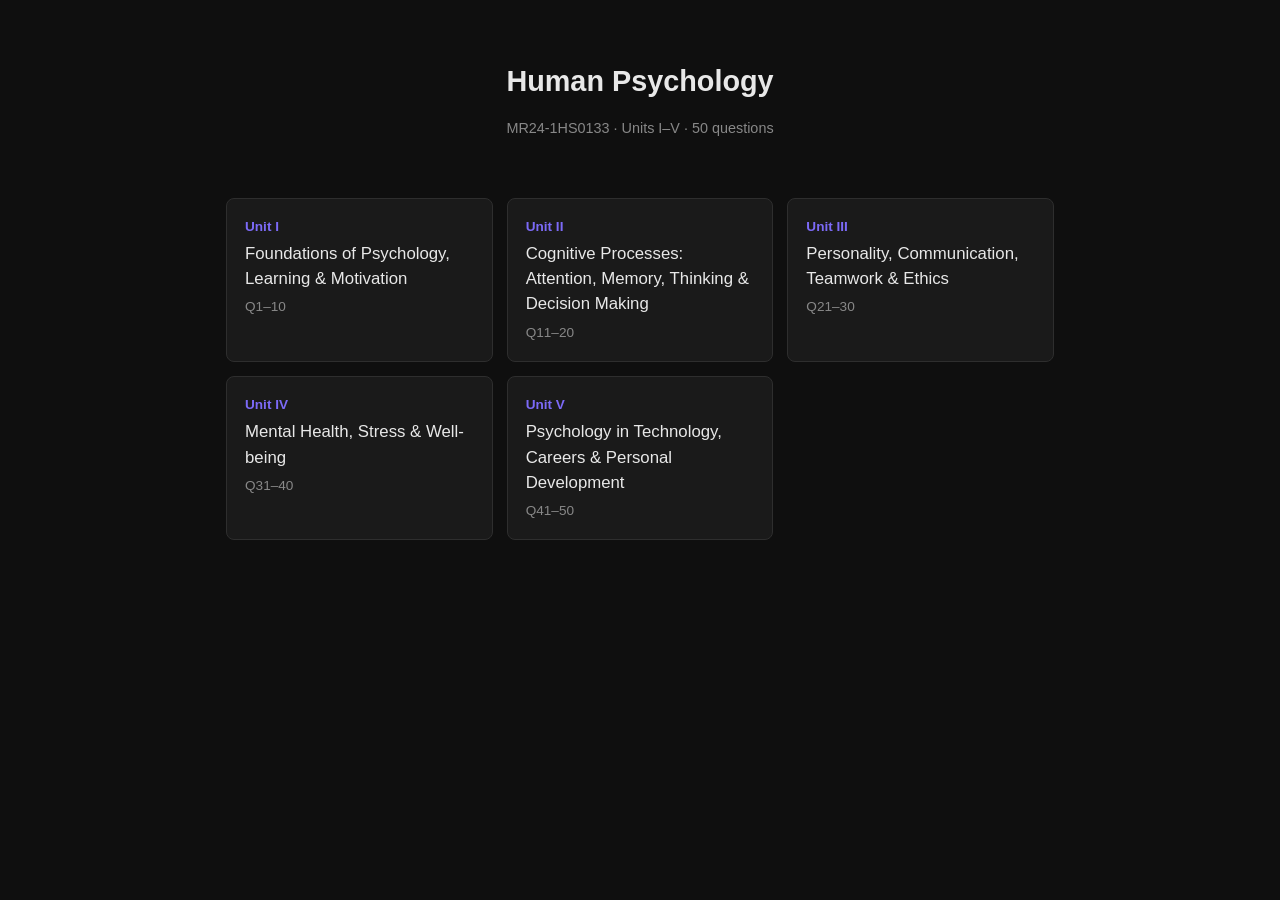
==== commit 352e6da2: "final" ====
--- a/index.html
+++ b/index.html
@@ -1,521 +1,44 @@
 <!DOCTYPE html>
 <html lang="en">
 <head>
-  <meta charset="UTF-8">
-  <meta name="viewport" content="width=device-width, initial-scale=1.0">
-  <title>Human Skills — Exam Prep</title>
-  <link rel="stylesheet" href="styles.css">
-  <style>
-    .tag {
-      display: inline-block; font-size: 0.74rem; font-weight: 600;
-      padding: 2px 8px; border-radius: 20px; margin-right: 6px; margin-bottom: 4px;
-      letter-spacing: 0.03em;
-    }
-    .tag-a { background: color-mix(in srgb, var(--accent) 18%, transparent); color: var(--accent); }
-    .tag-s { background: color-mix(in srgb, var(--success) 18%, transparent); color: var(--success); }
-    .tag-w { background: color-mix(in srgb, var(--warning) 18%, transparent); color: var(--warning); }
-    .tag-d { background: color-mix(in srgb, var(--danger) 18%, transparent); color: var(--danger); }
-    .callout {
-      border-left: 3px solid var(--accent); border-radius: 0 var(--radius) var(--radius) 0;
-      background: var(--surface2); padding: 12px 16px; margin: 14px 0;
-      font-size: 0.9rem; line-height: 1.75;
-    }
-    .callout.green { border-color: var(--success); }
-    .callout.yellow { border-color: var(--warning); }
-    .callout.red { border-color: var(--danger); }
-    table {
-      width: 100%; border-collapse: collapse; margin: 14px 0; font-size: 0.87rem;
-    }
-    th {
-      background: var(--surface2); color: var(--accent);
-      padding: 9px 12px; text-align: left; font-weight: 600;
-      border-bottom: 1px solid var(--border);
-    }
-    td {
-      padding: 8px 12px; border-bottom: 1px solid var(--border);
-      vertical-align: top; color: var(--text); line-height: 1.65;
-    }
-    tr:last-child td { border-bottom: none; }
-    tr:hover td { background: var(--surface2); }
-  </style>
+<meta charset="UTF-8">
+<meta name="viewport" content="width=device-width, initial-scale=1.0">
+<title>Human Psychology — Study Notes</title>
+<link rel="stylesheet" href="styles.css">
 </head>
 <body>
 <div class="page-wrapper">
   <header class="site-header">
-    <h1>Human Skills — Exam Prep</h1>
-    <p>12 Important Questions · Units 3, 4 &amp; 5</p>
+    <h1>Human Psychology</h1>
+    <p class="text-muted">MR24-1HS0133 · Units I–V · 50 questions</p>
   </header>
-
-  <div class="section-nav">
-    <button class="section-btn active" onclick="showSection('s3', this)">Section I — Unit 3</button>
-    <button class="section-btn" onclick="showSection('s4', this)">Section II — Unit 4</button>
-    <button class="section-btn" onclick="showSection('s5', this)">Section III — Unit 5</button>
+  <div class="unit-grid">
+    <a class="unit-card" href="unit1.html">
+      <span class="unit-num">Unit I</span>
+      <span class="unit-title">Foundations of Psychology, Learning &amp; Motivation</span>
+      <span class="unit-desc">Q1–10</span>
+    </a>
+    <a class="unit-card" href="unit2.html">
+      <span class="unit-num">Unit II</span>
+      <span class="unit-title">Cognitive Processes: Attention, Memory, Thinking &amp; Decision Making</span>
+      <span class="unit-desc">Q11–20</span>
+    </a>
+    <a class="unit-card" href="unit3.html">
+      <span class="unit-num">Unit III</span>
+      <span class="unit-title">Personality, Communication, Teamwork &amp; Ethics</span>
+      <span class="unit-desc">Q21–30</span>
+    </a>
+    <a class="unit-card" href="unit4.html">
+      <span class="unit-num">Unit IV</span>
+      <span class="unit-title">Mental Health, Stress &amp; Well-being</span>
+      <span class="unit-desc">Q31–40</span>
+    </a>
+    <a class="unit-card" href="unit5.html">
+      <span class="unit-num">Unit V</span>
+      <span class="unit-title">Psychology in Technology, Careers &amp; Personal Development</span>
+      <span class="unit-desc">Q41–50</span>
+    </a>
   </div>
-
-  <!-- ═══════ UNIT 3 ═══════ -->
-  <div class="section-panel active" id="s3">
-    <div class="tabs" role="tablist">
-      <button class="tab-btn active" onclick="showTab('s3',0)">Q1 · Teamwork &amp; Leadership</button>
-      <button class="tab-btn"        onclick="showTab('s3',1)">Q2 · Communication Plan</button>
-    </div>
-
-    <!-- Q1 -->
-    <div class="tab-content active" id="s3-tab-0">
-      <div class="question-block">
-        <h2 class="q-title">Q1. Analyze the role of teamwork and leadership in completing a group project successfully.</h2>
-        <div class="answer-body">
-
-          <p>A group project succeeds or fails on two things above everything else: whether people can work together without constant friction, and whether someone is steering the ship. Teamwork and leadership aren't separate forces — they feed each other. Good leadership creates the conditions for good teamwork, and a team that works well makes leadership easier.</p>
-
-          <h3>Role of Teamwork</h3>
-          <p>Teamwork is what happens when a group of individuals with different strengths choose to coordinate rather than compete. In a project context, its value comes from several things. First, <strong>division of labour</strong> — complex projects have multiple workstreams that no single person can handle alone. A team distributes these based on individual strengths, so the technical person handles the code, the communicator handles presentations, and so on. The total output is better than any individual could produce.</p>
-          <p>Second, teamwork enables <strong>peer review and error correction</strong>. When multiple people review each other's work, mistakes get caught early. A lone worker has no one to challenge their assumptions; a team has built-in quality control. Third, collaborative work builds <strong>shared ownership</strong> — when everyone has contributed, everyone is invested in the outcome and motivated to see it succeed rather than just their own piece.</p>
-          <p>The foundation of effective teamwork is trust, open communication, and clearly defined roles. Without role clarity, tasks get duplicated or dropped entirely. Without trust, people withhold information and protect their individual credit at the cost of the team's output.</p>
-
-          <h3>Role of Leadership</h3>
-          <p>Leadership in a group project is the function of setting direction, maintaining momentum, and resolving the conflicts that teamwork inevitably produces. A leader's core responsibilities in a project context are:</p>
-          <p><strong>Goal setting and planning</strong> — breaking the project into tasks, assigning them to the right people, and setting realistic timelines. Without this, teams drift and miss deadlines.</p>
-          <p><strong>Motivation and morale</strong> — projects stall when energy drops. A leader reads the team's state and intervenes — redistributing overloaded work, acknowledging contributions, reconnecting the team to the purpose of what they're building.</p>
-          <p><strong>Decision-making under uncertainty</strong> — projects constantly encounter ambiguous choices. Teams often get stuck in indecision. The leader's role is to gather the available information, consult relevant team members, and make a call so work can continue.</p>
-          <p><strong>Conflict resolution</strong> — interpersonal friction is unavoidable when people work closely under pressure. A good leader addresses disagreements directly and early, before they fester into resentment that derails the project.</p>
-
-          <h3>How They Interact</h3>
-          <p>Leadership without teamwork is just authority with no execution capability. Teamwork without leadership is energy without direction — people working hard but not necessarily toward the same goal. The two are interdependent: the leader creates structure and vision, the team provides the skills and effort that actually produce the output.</p>
-
-          <div class="callout green">
-            <strong>Example:</strong> In a software capstone project, the team lead sets sprint goals and assigns modules. Developers collaborate on integration and review each other's code. The lead resolves the argument about which database to use. The result is a complete, working product — neither the leader alone nor the team alone could have built it.
-          </div>
-
-        </div>
-      </div>
-    </div>
-
-    <!-- Q2 -->
-    <div class="tab-content" id="s3-tab-1">
-      <div class="question-block">
-        <h2 class="q-title">Q2. Design an effective communication and leadership plan for managing a team project.</h2>
-        <div class="answer-body">
-
-          <p>A communication and leadership plan is a document that answers three questions before the project starts: how will we share information, who makes which decisions, and how will we handle it when things go wrong. Without this plan, teams rediscover the same coordination problems on every project. With it, the friction is removed before it occurs.</p>
-
-          <h3>Part 1: Leadership Structure</h3>
-          <p>Define roles clearly at the outset. A typical structure for a team project involves a <strong>project lead</strong> who owns the overall outcome and is accountable for deadlines, a set of <strong>domain leads</strong> who own specific workstreams (e.g., research, design, implementation, presentation), and <strong>contributors</strong> who execute within those workstreams.</p>
-          <p>The leadership style should match the team's maturity and the project's nature. For a team new to collaboration, a more directive style (clear instructions, frequent check-ins) works better. For experienced teams working on creative problems, a more democratic style (shared decision-making, leader as facilitator) produces better results and higher ownership.</p>
-
-          <h3>Part 2: Communication Plan</h3>
-          <p>Effective communication in a project requires intentional structure across four dimensions:</p>
-
-          <table>
-            <tr><th>Channel</th><th>Purpose</th><th>Frequency</th></tr>
-            <tr><td>Team standup / check-in</td><td>Quick progress updates, blockers surfaced</td><td>Daily or every 2 days</td></tr>
-            <tr><td>Full team meeting</td><td>Decisions, planning, retrospectives</td><td>Weekly</td></tr>
-            <tr><td>Async messaging (WhatsApp/Slack)</td><td>Quick questions, file sharing</td><td>As needed</td></tr>
-            <tr><td>Shared document / project board</td><td>Task tracking, status, deliverables</td><td>Continuously updated</td></tr>
-          </table>
-
-          <p>Two communication norms matter most. First, <strong>transparency</strong> — team members should surface problems as soon as they arise, not hide them until the deadline. The plan should explicitly say this is expected and safe. Second, <strong>documentation</strong> — decisions made verbally in meetings should be written down so the whole team is aligned and there's no "I thought we decided X" confusion later.</p>
-
-          <h3>Part 3: Conflict and Risk Management</h3>
-          <p>The plan should define upfront how disagreements are resolved. A simple rule like "any unresolved disagreement escalates to the project lead within 24 hours" removes the ambiguity about who decides when people can't agree.</p>
-          <p>Risk management means identifying the most likely failure points before they happen — a team member falling sick, a dependency taking longer than expected, scope expanding beyond what's feasible — and deciding in advance who does what if those risks materialize.</p>
-
-          <div class="callout">
-            <strong>Key principle:</strong> A communication plan isn't bureaucracy — it's the team agreeing in advance on how to function. The five minutes spent defining it saves hours of confusion mid-project.
-          </div>
-
-        </div>
-      </div>
-    </div>
-
-  </div><!-- /s3 -->
-
-  <!-- ═══════ UNIT 4 ═══════ -->
-  <div class="section-panel" id="s4">
-    <div class="tabs" role="tablist">
-      <button class="tab-btn active" onclick="showTab('s4',0)">Q3 · Stress Management</button>
-      <button class="tab-btn"        onclick="showTab('s4',1)">Q4 · Resilience &amp; Positive Thinking</button>
-      <button class="tab-btn"        onclick="showTab('s4',2)">Q5 · Healthy Daily Routine</button>
-      <button class="tab-btn"        onclick="showTab('s4',3)">Q6 · Mental Health Plan</button>
-      <button class="tab-btn"        onclick="showTab('s4',4)">Q7 · Anxiety, Depression &amp; Burnout</button>
-    </div>
-
-    <!-- Q3 -->
-    <div class="tab-content active" id="s4-tab-0">
-      <div class="question-block">
-        <h2 class="q-title">Q3. Explain different stress management techniques with examples.</h2>
-        <div class="answer-body">
-
-          <p>Stress is the body's response to demands that exceed its perceived capacity to cope. A moderate amount of stress is normal and even useful — it sharpens focus and drives performance. Chronic, unmanaged stress, however, damages both mental and physical health. Stress management is the practice of recognising stress and using deliberate techniques to reduce or redirect it.</p>
-
-          <h3>1. Time Management and Prioritisation</h3>
-          <p>A significant portion of day-to-day stress comes not from the work itself but from the feeling that there is too much to do and not enough time. Effective time management — breaking large tasks into smaller steps, using priority matrices like the Eisenhower Box (urgent vs important), and setting realistic daily goals — reduces this overwhelm by making the workload feel navigable.</p>
-          <div class="callout green"><strong>Example:</strong> An engineering student stressed about exams creates a two-week study schedule, assigns specific topics to specific days, and sticks to it. The stress comes from uncertainty about whether there's enough time — the schedule removes that uncertainty.</div>
-
-          <h3>2. Physical Exercise</h3>
-          <p>Exercise is one of the most evidence-backed stress relievers available. Physical activity triggers the release of endorphins — neurochemicals that improve mood — and reduces levels of cortisol and adrenaline, the body's stress hormones. Even a 20-minute walk is measurably effective. The effect is both immediate (mood lifts within the session) and long-term (regular exercise builds stress resilience over time).</p>
-          <div class="callout green"><strong>Example:</strong> A developer who takes a 30-minute run after a frustrating day at work consistently reports feeling calmer and more capable of solving problems afterward.</div>
-
-          <h3>3. Mindfulness and Deep Breathing</h3>
-          <p>Mindfulness is the practice of bringing deliberate, non-judgmental attention to the present moment. When stressed, the mind tends to catastrophise about future consequences or ruminate on past mistakes. Mindfulness interrupts this pattern by grounding attention in what is actually happening right now. A simple technique is the 4-7-8 breathing method: inhale for 4 counts, hold for 7, exhale for 8. This activates the parasympathetic nervous system, directly counteracting the physiological stress response.</p>
-          <div class="callout green"><strong>Example:</strong> Before a presentation, taking five slow deep breaths reduces heart rate and clears the mental clutter that causes blanking under pressure.</div>
-
-          <h3>4. Social Support</h3>
-          <p>Talking to someone you trust — a friend, mentor, or family member — about what's stressing you serves two functions. First, verbalising a problem often reduces its perceived magnitude; the thing that felt catastrophic in your head becomes more manageable when spoken aloud. Second, other people often offer perspectives or practical help that you couldn't access alone. Social connection is a fundamental buffer against chronic stress.</p>
-
-          <h3>5. Cognitive Reframing</h3>
-          <p>Cognitive reframing is the technique of consciously changing how you interpret a stressful situation. Stress often comes not from the event itself but from how you're thinking about it. A failed test can be framed as a disaster or as information about what to study harder. A difficult project can be seen as an overwhelming burden or as a growth opportunity. Deliberately choosing the more productive frame doesn't deny the difficulty — it changes your relationship to it.</p>
-
-          <div class="callout yellow"><strong>Key insight:</strong> Different techniques work for different people and different types of stress. The goal is to build a personal toolkit — knowing which technique to reach for in which situation, rather than relying on a single approach.</div>
-
-        </div>
-      </div>
-    </div>
-
-    <!-- Q4 -->
-    <div class="tab-content" id="s4-tab-1">
-      <div class="question-block">
-        <h2 class="q-title">Q4. Explain the importance of resilience and positive thinking in mental well-being.</h2>
-        <div class="answer-body">
-
-          <p>Mental well-being is not the absence of difficulty — it is the capacity to navigate difficulty without being permanently derailed by it. Two psychological qualities that determine this capacity more than almost anything else are resilience and positive thinking. They are distinct but deeply related: resilience is about recovering, positive thinking is about the lens through which you interpret what you're recovering from.</p>
-
-          <h3>Resilience</h3>
-          <p>Resilience is the ability to bounce back from adversity, adapt to change, and keep functioning under pressure. It is not toughness in the sense of not feeling pain — resilient people feel distress just as much as anyone. The difference is that they don't stay stuck in it. They process it, learn from it, and move forward.</p>
-          <p>Resilience matters for mental well-being because life is guaranteed to include setbacks — failed relationships, professional rejections, health scares, loss. Without resilience, each of these events can feel permanently devastating. With it, they become part of a larger narrative of growth. Research by psychologist Martin Seligman found that resilience is a learnable skill, not a fixed trait — it can be built deliberately through practice.</p>
-          <p>The key components of resilience are: <strong>self-awareness</strong> (understanding your emotional reactions), <strong>problem-solving orientation</strong> (moving toward solutions rather than ruminating on problems), <strong>social connection</strong> (drawing on relationships for support), and <strong>meaning-making</strong> (finding a sense of purpose that gives suffering context).</p>
-
-          <div class="callout green"><strong>Example:</strong> A student who fails an important exam can either conclude they are fundamentally incompetent and give up, or analyse what went wrong, adjust their study approach, and try again. The second response is resilience — same event, different trajectory.</div>
-
-          <h3>Positive Thinking</h3>
-          <p>Positive thinking is often misunderstood as naive optimism — pretending things are fine when they aren't. What it actually means is <strong>explanatory style</strong>: the habitual way you explain why bad things happen. Seligman identified three dimensions of explanatory style: whether you see setbacks as permanent or temporary, as pervasive (affecting all areas of life) or specific, and as internal (your fault entirely) or external (partly circumstantial).</p>
-          <p>People with a positive explanatory style see bad events as temporary, specific, and not entirely their fault. People with a negative style see them as permanent, pervasive, and entirely self-caused. The positive style is associated with better mental health, more persistence, better physical health outcomes, and even longer life expectancy in longitudinal studies.</p>
-          <p>Positive thinking improves mental well-being not by denying problems but by maintaining the belief that problems can be addressed — which is what motivates the action needed to actually address them. Hopelessness, by contrast, leads to passivity: if you believe nothing will help, you don't try, and the situation doesn't improve, which confirms the hopelessness. It's a self-reinforcing loop in both directions.</p>
-
-          <div class="callout"><strong>Together:</strong> Resilience and positive thinking are mutually reinforcing. A positive explanatory style makes resilience easier — if you believe setbacks are temporary, you don't give up. And resilient experiences (surviving a hard thing) build positive belief in your own capacity. Building one tends to build the other.</div>
-
-        </div>
-      </div>
-    </div>
-
-    <!-- Q5 -->
-    <div class="tab-content" id="s4-tab-2">
-      <div class="question-block">
-        <h2 class="q-title">Q5. Develop a daily routine that promotes a healthy lifestyle and work-life balance.</h2>
-        <div class="answer-body">
-
-          <p>A healthy daily routine is not about rigid discipline for its own sake — it's about removing the need to make decisions about basic self-care every day. When sleep, exercise, meals, and rest are built into a routine, they stop competing with everything else for attention. The goal is a structure that sustains performance over the long term without burning out.</p>
-
-          <h3>Core Principles</h3>
-          <p>Before designing a routine, it helps to understand what it's trying to achieve. A routine that promotes health and balance should protect sleep (the single highest-leverage health intervention available), create time for focused work and genuine rest (not just scrolling), and include some form of physical movement and social connection. It should also be <strong>realistic</strong> — an aspirational routine you abandon in a week is worse than a modest one you actually follow.</p>
-
-          <h3>Sample Daily Routine for a Student</h3>
-
-          <table>
-            <tr><th>Time</th><th>Activity</th><th>Why</th></tr>
-            <tr><td>6:30 AM</td><td>Wake up, no phone for first 15 min</td><td>Avoid starting the day in reactive mode</td></tr>
-            <tr><td>6:45 AM</td><td>Light exercise or walk (20–30 min)</td><td>Boosts mood, alertness, and energy for the day</td></tr>
-            <tr><td>7:15 AM</td><td>Breakfast — proper meal, not skipped</td><td>Blood sugar stability improves focus and mood</td></tr>
-            <tr><td>8:00 AM</td><td>Deep work block (study / projects)</td><td>Morning cognitive energy is highest — use it for hard things</td></tr>
-            <tr><td>12:30 PM</td><td>Lunch + genuine break (not studying)</td><td>Rest prevents afternoon burnout</td></tr>
-            <tr><td>2:00 PM</td><td>Second work block</td><td>Lighter tasks, review, group work</td></tr>
-            <tr><td>5:00 PM</td><td>Creative or leisure time (music, walking, hobby)</td><td>Non-academic engagement restores mental energy</td></tr>
-            <tr><td>7:00 PM</td><td>Dinner + family / social time</td><td>Social connection is a stress buffer</td></tr>
-            <tr><td>9:00 PM</td><td>Wind-down: light reading, no screens</td><td>Blue light disrupts melatonin; transition the nervous system</td></tr>
-            <tr><td>10:30 PM</td><td>Sleep</td><td>7–8 hours is non-negotiable for cognitive function</td></tr>
-          </table>
-
-          <h3>Work-Life Balance</h3>
-          <p>Work-life balance doesn't mean equal hours — it means neither work nor personal life is being systematically sacrificed for the other. In practice this requires <strong>boundaries</strong>: a defined end time for academic work, designated rest periods that are actually restful (not guilt-ridden), and the discipline to protect personal time from academic or professional creep.</p>
-          <p>The most common failure mode for students is treating rest as a reward that must be earned rather than a biological requirement. Rest is not a luxury — sleep deprivation measurably impairs memory consolidation (directly harming study effectiveness), emotional regulation, and decision-making. A routine that includes rest is more productive than one that doesn't, not less.</p>
-
-          <div class="callout yellow"><strong>Key principle:</strong> Consistency matters more than perfection. A routine followed 80% of the time is vastly better than a perfect routine followed 30% of the time. Build in flexibility for the days things don't go to plan.</div>
-
-        </div>
-      </div>
-    </div>
-
-    <!-- Q6 -->
-    <div class="tab-content" id="s4-tab-3">
-      <div class="question-block">
-        <h2 class="q-title">Q6. Design a comprehensive mental health plan incorporating stress management, resilience, mindfulness, and work-life balance.</h2>
-        <div class="answer-body">
-
-          <p>A mental health plan is a personal system for maintaining psychological well-being proactively — not just responding to crises when they happen. It integrates multiple practices into a coherent whole so that stress management, resilience-building, mindfulness, and balance reinforce each other rather than competing for time and attention.</p>
-
-          <h3>Component 1: Stress Management Practices</h3>
-          <p>Identify your primary stressors — academic pressure, interpersonal conflict, uncertainty about the future — and match specific techniques to each. Time-related stress responds well to planning and prioritization. Interpersonal stress responds well to communication and boundary-setting. Existential or future-related stress responds well to mindfulness (bringing attention back to the present) and journaling (externalizing and examining the worry).</p>
-          <p>Build in regular <strong>stress audits</strong> — once a week, briefly review what caused the most stress and whether the response was effective. Over time this develops self-awareness about your personal stress patterns.</p>
-
-          <h3>Component 2: Resilience Building</h3>
-          <p>Resilience is built through deliberately accumulating evidence that you can handle difficulty. This means taking on challenges slightly outside your comfort zone, reflecting on how you managed past hard periods, and maintaining a growth mindset — the belief that your capabilities expand with effort and experience. A practical tool is a <strong>resilience journal</strong>: brief weekly entries noting one hard thing you navigated and what it showed you about yourself.</p>
-          <p>Social resilience — knowing you have people to turn to — is equally important. Proactively maintaining two or three close relationships you can be honest with is a resilience investment, not a luxury.</p>
-
-          <h3>Component 3: Mindfulness Practice</h3>
-          <p>Mindfulness doesn't require meditation cushions or apps. At its core it is the practice of noticing — noticing what you're feeling, what you're thinking, and what's actually happening in the present moment without immediately reacting to it. A minimal daily practice might be five minutes of focused breathing in the morning, or deliberately eating one meal without a screen and noticing the experience of eating.</p>
-          <p>The long-term benefit of mindfulness for mental health is reduced reactivity — the gap between stimulus and response widens, giving you more choice about how to act rather than being driven by automatic emotional reactions.</p>
-
-          <h3>Component 4: Work-Life Balance Structures</h3>
-          <p>Define clear boundaries and protect them. A specific end time for academic work each day. At least one full day per week that is not dominated by productivity. Social activities that are genuinely restful (not networking or performance). Physical rest — actual sleep, not just lying in bed anxious.</p>
-
-          <div class="callout">
-            <strong>Integration:</strong> The plan works as a system. Mindfulness reduces stress reactivity. Lower reactivity makes resilience responses more accessible. Resilience enables you to maintain balance even when things get hard. Balance prevents the chronic overload that depletes the mental resources needed for mindfulness. Each component supports the others.
-          </div>
-
-          <h3>Review and Adjustment</h3>
-          <p>A mental health plan isn't static. Review it monthly — what's working, what isn't, what's changed in your life that requires adjusting the plan. The goal is a living document that evolves with your circumstances, not a rigid prescription.</p>
-
-        </div>
-      </div>
-    </div>
-
-    <!-- Q7 -->
-    <div class="tab-content" id="s4-tab-4">
-      <div class="question-block">
-        <h2 class="q-title">Q7. Differentiate between anxiety, depression, and burnout.</h2>
-        <div class="answer-body">
-
-          <p>Anxiety, depression, and burnout are three of the most common psychological difficulties people face, and they are frequently confused — partly because they overlap in symptoms, and partly because people use all three words loosely in everyday language. Understanding the distinctions matters because they have different causes, different features, and respond to different interventions.</p>
-
-          <table>
-            <tr>
-              <th>Feature</th>
-              <th><span class="tag tag-w">Anxiety</span></th>
-              <th><span class="tag tag-d">Depression</span></th>
-              <th><span class="tag tag-a">Burnout</span></th>
-            </tr>
-            <tr>
-              <td><strong>Core feeling</strong></td>
-              <td>Fear, worry, dread about the future</td>
-              <td>Persistent sadness, emptiness, hopelessness</td>
-              <td>Exhaustion, cynicism, detachment</td>
-            </tr>
-            <tr>
-              <td><strong>Energy level</strong></td>
-              <td>Often high but chaotic (restlessness, racing thoughts)</td>
-              <td>Low — fatigue, loss of motivation even for enjoyable things</td>
-              <td>Depleted — specifically related to work/role</td>
-            </tr>
-            <tr>
-              <td><strong>Primary cause</strong></td>
-              <td>Perceived threat or uncertainty, can be physiological</td>
-              <td>Complex — neurobiological, environmental, often following loss or prolonged stress</td>
-              <td>Chronic workplace/academic overload without recovery</td>
-            </tr>
-            <tr>
-              <td><strong>Scope</strong></td>
-              <td>Can be generalised or specific (social anxiety, health anxiety)</td>
-              <td>Pervades all areas of life — relationships, work, self-image</td>
-              <td>Usually domain-specific at first (work/study), can generalise</td>
-            </tr>
-            <tr>
-              <td><strong>Key symptom</strong></td>
-              <td>"What if something goes wrong?" — hypervigilance</td>
-              <td>"Nothing matters / nothing will get better" — anhedonia (loss of pleasure)</td>
-              <td>"I can't do this anymore" — emotional and physical depletion</td>
-            </tr>
-            <tr>
-              <td><strong>Intervention</strong></td>
-              <td>CBT, relaxation techniques, sometimes medication</td>
-              <td>Therapy (CBT, interpersonal), medication, lifestyle — requires professional support</td>
-              <td>Rest, reduced workload, boundary-setting, addressing the source</td>
-            </tr>
-          </table>
-
-          <h3>Key Distinctions in Plain Language</h3>
-          <p><strong>Anxiety vs Depression:</strong> Anxiety is forward-facing — it is about something bad that might happen. Depression is often more diffuse and present-focused — the feeling that nothing is good now and nothing will be good. An anxious person wants things to be okay and fears they won't be. A depressed person often feels that wanting things has become too tiring. They can coexist — many people experience both simultaneously.</p>
-
-          <p><strong>Burnout vs Depression:</strong> Burnout is initially work-specific and caused by unsustainable demands without adequate rest. A person who is burned out from their job may feel perfectly fine on a holiday — the depletion is contextual. Depression follows you everywhere. The risk is that chronic burnout can develop into depression if unaddressed, which is why taking burnout seriously as a distinct condition matters — it's often more reversible if caught early.</p>
-
-          <div class="callout red"><strong>Important:</strong> All three can be serious. Burnout is not "just tiredness" and depression is not "just sadness." If symptoms are persistent, interfere significantly with daily functioning, or include thoughts of self-harm, professional support — a counsellor, psychologist, or psychiatrist — is the appropriate response, not just self-management techniques.</div>
-
-        </div>
-      </div>
-    </div>
-
-  </div><!-- /s4 -->
-
-  <!-- ═══════ UNIT 5 ═══════ -->
-  <div class="section-panel" id="s5">
-    <div class="tabs" role="tablist">
-      <button class="tab-btn active" onclick="showTab('s5',0)">Q8 · Human Needs &amp; Tech Design</button>
-      <button class="tab-btn"        onclick="showTab('s5',1)">Q9 · Social Media &amp; Mental Health</button>
-      <button class="tab-btn"        onclick="showTab('s5',2)">Q10 · Communication Skills</button>
-      <button class="tab-btn"        onclick="showTab('s5',3)">Q11 · Career Planning</button>
-      <button class="tab-btn"        onclick="showTab('s5',4)">Q12 · Personal Development Plan</button>
-    </div>
-
-    <!-- Q8 -->
-    <div class="tab-content active" id="s5-tab-0">
-      <div class="question-block">
-        <h2 class="q-title">Q8. Explain how understanding people's needs influences the design of technology.</h2>
-        <div class="answer-body">
-
-          <p>Technology that doesn't fit the way people actually think and behave tends to fail — not because it doesn't work technically, but because people don't use it, or misuse it, or find it more frustrating than helpful. Understanding human needs is therefore not a soft add-on to technology design; it is a core engineering requirement. The field that formalises this understanding is <strong>Human-Centred Design (HCD)</strong>.</p>
-
-          <h3>Maslow's Hierarchy as a Design Framework</h3>
-          <p>Maslow's hierarchy of needs — physiological, safety, belonging, esteem, self-actualisation — provides a useful lens for thinking about what technology should address. Different technologies target different levels of this hierarchy, and the best technologies address multiple levels simultaneously.</p>
-          <p>A food delivery app addresses physiological needs (hunger) but also convenience and esteem (the feeling of having options and control). A social media platform addresses belonging needs. A productivity tool addresses esteem and self-actualisation (achievement, growth). When technology addresses real needs at the right level, people adopt it naturally. When it tries to create artificial needs, it faces adoption resistance.</p>
-
-          <h3>Practical Influence on Design</h3>
-          <p><strong>Accessibility:</strong> Understanding that people have different physical and cognitive abilities leads to inclusive design — larger text options, screen reader compatibility, colour contrast standards, voice interfaces. These aren't features added as an afterthought; they're requirements that emerge from truly understanding the full range of users.</p>
-          <p><strong>User Interface Simplicity:</strong> Understanding cognitive load — the mental effort required to use a system — leads to cleaner, more intuitive interfaces. When designers understand that users have limited working memory and are usually in a hurry, they eliminate unnecessary steps, use familiar conventions, and reduce the number of decisions the user has to make.</p>
-          <p><strong>Error Design:</strong> Understanding that humans make mistakes leads to forgiving systems — confirmation dialogs before irreversible actions, undo functionality, clear error messages that explain what went wrong and how to fix it. Systems designed without this understanding punish users for normal human behaviour.</p>
-          <p><strong>Emotional Needs:</strong> Notification design is a case study in how ignoring emotional needs creates harm. Early mobile apps maximised notification volume to increase engagement. Understanding that unpredictable interruptions cause stress and that constant connectivity harms well-being has led to features like Do Not Disturb modes, notification summaries, and screen time tools.</p>
-
-          <div class="callout green">
-            <strong>Example:</strong> WhatsApp's voice message feature emerged from understanding that typing long messages is burdensome for many users, particularly those with low literacy or those using the app in a second language. Understanding the real need (communicate quickly and naturally) produced a better solution than optimising around the assumed need (type text messages faster).
-          </div>
-
-          <h3>Human-Centred Design Process</h3>
-          <p>HCD follows an iterative cycle: <strong>Empathise</strong> (research real users — interviews, observations, surveys), <strong>Define</strong> (articulate the actual problem from the user's perspective), <strong>Ideate</strong> (generate solutions), <strong>Prototype</strong> (build lightweight versions), <strong>Test</strong> (observe real users using the prototype). This cycle repeats until the design genuinely serves the need. The crucial point is that the process starts with people, not features.</p>
-
-        </div>
-      </div>
-    </div>
-
-    <!-- Q9 -->
-    <div class="tab-content" id="s5-tab-1">
-      <div class="question-block">
-        <h2 class="q-title">Q9. Analyze the positive and negative effects of social media on mental health.</h2>
-        <div class="answer-body">
-
-          <p>Social media is arguably the most significant change to human social behaviour in the last century, and its effects on mental health are correspondingly significant and contested. The honest analysis is that it is neither purely harmful nor purely beneficial — it amplifies and changes social dynamics in ways that help some people in some contexts and harm others in others.</p>
-
-          <h3>Positive Effects</h3>
-          <p><strong>Social connection and belonging:</strong> For people who are geographically isolated, socially marginalised, or dealing with rare conditions, social media provides access to communities they couldn't find locally. This is genuinely valuable — belonging is a fundamental human need, and social media makes it accessible across distance. Studies of LGBTQ+ youth in unsupportive environments, for example, consistently find that online community access is a significant protective factor for mental health.</p>
-          <p><strong>Information and mental health awareness:</strong> Social media has dramatically destigmatised conversations about mental health. Discussions about therapy, anxiety, depression, and burnout that were once private or stigmatised are now public, normalised, and often helpful. People recognise their own experiences in what others share, seek help earlier, and feel less alone.</p>
-          <p><strong>Creative expression and identity formation:</strong> Particularly for young people, social media platforms provide space to develop and express identity, receive feedback on creative work, and find communities around niche interests. This can be a genuine source of self-esteem and purpose.</p>
-
-          <h3>Negative Effects</h3>
-          <p><strong>Social comparison:</strong> Social media presents a curated version of other people's lives — the highlight reel without the behind-the-scenes. Constant exposure to others' apparent success, attractiveness, and happiness creates upward social comparison, which is reliably associated with lower self-esteem and higher rates of depression. This effect is stronger for visual platforms and stronger among adolescents whose identity is still forming.</p>
-          <p><strong>Addictive design and attention fragmentation:</strong> Social media platforms are engineered to maximise time-on-platform through variable reward mechanisms — the same psychological architecture as slot machines. The infinite scroll, the unpredictable timing of likes and notifications, and the algorithmically-curated feed are all designed to keep users engaged past the point of enjoyment. This creates compulsive checking behaviour and undermines the sustained attention required for deep work and genuine relaxation.</p>
-          <p><strong>Cyberbullying and harassment:</strong> The combination of anonymity, distance, and audience creates conditions where harassment is easier and more severe than in person. For young people particularly, social media harassment follows them home — there is no spatial escape from it the way there is from in-person bullying.</p>
-          <p><strong>Sleep disruption:</strong> Screen use before bed — particularly the emotionally activating content social media delivers — disrupts sleep. Blue light suppresses melatonin; emotionally activating content increases cortisol. Both are well-established mechanisms for degraded sleep quality, with downstream effects on every dimension of mental health.</p>
-
-          <div class="callout yellow">
-            <strong>Balanced conclusion:</strong> The question is not whether to use social media but how. Intentional, bounded use — specific times, specific purposes, following accounts that genuinely add value rather than trigger comparison — is associated with neutral to positive mental health effects. Passive, compulsive, late-night scrolling is consistently associated with negative ones.
-          </div>
-
-        </div>
-      </div>
-    </div>
-
-    <!-- Q10 -->
-    <div class="tab-content" id="s5-tab-2">
-      <div class="question-block">
-        <h2 class="q-title">Q10. Apply effective communication skills to solve a misunderstanding in the workplace.</h2>
-        <div class="answer-body">
-
-          <p>Workplace misunderstandings are inevitable — people bring different assumptions, communication styles, and contexts to every interaction. What separates functional workplaces from dysfunctional ones is not the absence of misunderstandings but the presence of skills and processes to resolve them before they escalate into conflict or damaged relationships.</p>
-
-          <h3>Why Misunderstandings Happen</h3>
-          <p>Misunderstandings typically arise from one of four sources: ambiguous language (words that mean different things to different people), missing context (one person doesn't have information the other assumed they had), different assumptions (both parties think they agreed on something but had different mental models), or emotional interference (stress, fatigue, or previous conflict distorts how messages are sent and received).</p>
-
-          <h3>Scenario: A Worked Example</h3>
-          <p>A manager tells a team member to "get the report done soon." The team member submits it at end of day Friday. The manager expected it by noon. Both are frustrated — the manager thinks the team member is careless, the team member thinks the manager is being unreasonable. This is a classic ambiguous language misunderstanding.</p>
-
-          <h3>Communication Skills for Resolution</h3>
-          <p><strong>Step 1 — Choose the right moment and medium.</strong> Addressing a misunderstanding when both parties are stressed or in front of others makes it worse. A private, calm conversation — in person or by video, not text, where tone is lost — is the right setting.</p>
-          <p><strong>Step 2 — Use "I" statements, not "you" statements.</strong> "You were unclear about the deadline" triggers defensiveness. "I understood 'soon' to mean end of day — can you help me understand what you meant?" is curious rather than accusatory. The goal is to understand, not to establish who was wrong.</p>
-          <p><strong>Step 3 — Active listening.</strong> This means listening to understand rather than to respond. Let the other person finish. Paraphrase back: "So what you're saying is you needed it by noon because the client call was at 1 PM — is that right?" Paraphrasing demonstrates that you've heard accurately and gives the other person a chance to correct any remaining misunderstanding.</p>
-          <p><strong>Step 4 — Identify the root cause together.</strong> Once both perspectives are on the table, collaboratively identify what actually went wrong. In the example above, the root cause is that "soon" was not defined, and there was an implicit assumption that was never made explicit.</p>
-          <p><strong>Step 5 — Agree on a fix for the future.</strong> Resolution isn't just about settling the current misunderstanding — it's about preventing recurrence. In this case: "Going forward, let's agree that any deadline should be specified as a date and time, not just a relative word."</p>
-
-          <div class="callout green">
-            <strong>Key principle:</strong> Effective communication in conflict is not about being right — it's about restoring shared understanding. The person who is willing to ask "what did you mean?" rather than assume the worst is almost always the one who resolves it.
-          </div>
-
-          <h3>Broader Communication Skills Applicable Here</h3>
-          <p>Empathy — genuinely trying to understand the other person's perspective before defending your own. Clarity — being specific and concrete, avoiding vague language that requires interpretation. Feedback receptiveness — the ability to hear criticism without shutting down. These skills aren't innate; they are learnable through deliberate practice and reflection.</p>
-
-        </div>
-      </div>
-    </div>
-
-    <!-- Q11 -->
-    <div class="tab-content" id="s5-tab-3">
-      <div class="question-block">
-        <h2 class="q-title">Q11. Evaluate different career-planning strategies and justify the best strategy for an engineering student.</h2>
-        <div class="answer-body">
-
-          <p>Career planning for an engineering student is not a single decision made once — it is an ongoing process of gathering information, building skills, testing assumptions, and adjusting direction. The landscape is also genuinely complex: the options span core engineering roles, research, product, entrepreneurship, and interdisciplinary fields that didn't exist five years ago. Different strategies suit different personalities, risk tolerances, and contexts.</p>
-
-          <h3>Strategy 1: Traditional Structured Planning</h3>
-          <p>This approach involves setting a long-term career goal (e.g., AI researcher at a top company), mapping the qualifications and experiences needed to get there, and working backward to identify what to do in each year of the degree. It provides clarity and focus, and works well for goals with clear prerequisites (research careers require publications and postgraduate study; government roles require specific certifications).</p>
-          <p><strong>Limitation:</strong> It requires knowing what you want to do early in your degree, which most students don't. It also doesn't adapt well to a fast-changing field like AI/ML where the most interesting roles five years from now don't exist yet.</p>
-
-          <h3>Strategy 2: Exploration and Optionality</h3>
-          <p>This approach treats the degree years as a time to deliberately explore different options — internships in different domains, side projects in different areas, courses outside the core curriculum — before committing to a direction. The goal is to accumulate information about what you actually enjoy and are good at, rather than optimising prematurely for a goal that might not fit you.</p>
-          <p><strong>Strength:</strong> Prevents the common trap of pursuing a prestigious-sounding career that turns out to be deeply unsatisfying. Research consistently shows that enjoyment and meaning in work are more predictive of long-term success than prestige or salary.</p>
-
-          <h3>Strategy 3: Skill-First Planning</h3>
-          <p>Rather than targeting a specific role or company, this strategy focuses on becoming genuinely excellent at a set of high-value, transferable skills — in the case of an AI/ML student, this might mean deep competence in ML fundamentals, strong software engineering, and the ability to communicate technical ideas to non-technical audiences. The bet is that excellent skills open doors that specific goal-targeting would miss.</p>
-
-          <h3>Best Strategy for an Engineering Student: Hybrid Approach</h3>
-          <p>The most effective strategy combines exploration in the early years with increasing focus as the degree progresses. In the first two years, the priority is building strong fundamentals AND exploring options through projects and internships. By the final year, the student should have enough information to make a more directed choice — and the skills to execute on it.</p>
-          <p>Concretely: build deep technical skills (Strategy 3) while using projects and internships to explore directions (Strategy 2), then in the final year apply structured planning (Strategy 1) with the self-knowledge you've accumulated.</p>
-
-          <div class="callout green">
-            <strong>Justification:</strong> Engineering careers are long and the field evolves rapidly. The student who graduates knowing themselves well — what they enjoy, what they're good at, where they add value — will outperform the student who optimised for a specific goal at 18 without testing that goal against reality. The hybrid approach provides direction without prematurely foreclosing options.
-          </div>
-
-        </div>
-      </div>
-    </div>
-
-    <!-- Q12 -->
-    <div class="tab-content" id="s5-tab-4">
-      <div class="question-block">
-        <h2 class="q-title">Q12. Design a personal development plan that includes creative thinking, innovation, and lifelong learning.</h2>
-        <div class="answer-body">
-
-          <p>A personal development plan (PDP) is a structured commitment to your own growth across multiple dimensions — not just professional skills, but the cognitive and personal qualities that make those skills more powerful. For an engineering student in a rapidly changing field, the three qualities the question identifies — creative thinking, innovation, and lifelong learning — are arguably more important than any specific technical skill, because they are what allow you to keep acquiring and applying new skills throughout a career that will span 40+ years of technological change.</p>
-
-          <h3>Component 1: Creative Thinking</h3>
-          <p>Creative thinking is the ability to generate ideas that are novel, useful, and non-obvious. It is not a fixed talent — it is a skill that can be developed through specific practices.</p>
-          <p><strong>What to practice:</strong> Cross-domain exposure (deliberately reading outside your field — biology, history, philosophy — because creative insights often come from applying concepts from one domain to problems in another). Divergent thinking exercises (generating as many solutions as possible to a problem before evaluating any of them, which trains the mind to generate rather than immediately critique). Maintaining a personal idea journal — a low-stakes space to capture half-formed thoughts without judging them.</p>
-          <p><strong>In the PDP:</strong> Commit to one creative habit — a weekly journaling practice, a monthly deep read outside your field, or a side project with no defined outcome. Track it, not to measure productivity, but to notice patterns in what sparks your best ideas.</p>
-
-          <h3>Component 2: Innovation</h3>
-          <p>Innovation is creativity applied to real problems — it is not just having ideas but taking them from concept to something that actually works and creates value. The mindset it requires is different from academic learning: it involves tolerating ambiguity, accepting failure as data, and focusing relentlessly on the user or problem rather than the elegance of the solution.</p>
-          <p><strong>What to practice:</strong> Project-based work where you're solving real, open-ended problems (hackathons, open-source contributions, building things for actual users). Developing a habit of asking "why does this work the way it does and does it have to?" about systems you encounter. Learning from failure explicitly — not just moving on but reflecting on what the failure revealed.</p>
-          <p><strong>In the PDP:</strong> Complete at least one self-directed project per semester with a real user or real problem, not a course assignment. Treat it as a laboratory for innovation practice.</p>
-
-          <h3>Component 3: Lifelong Learning</h3>
-          <p>Lifelong learning is the commitment to continued skill and knowledge acquisition after formal education ends. In technology fields, this isn't optional — the half-life of specific technical skills is shrinking, and the ability to learn new things continuously is the meta-skill that all others depend on.</p>
-          <p><strong>What to practice:</strong> Building a personal learning system — a consistent method for identifying what to learn next, consuming that learning (courses, papers, books, doing), and retaining it (notes, practice, teaching others). Staying connected to the research frontier in your field through newsletters, papers, or communities. Building the habit of being a beginner — regularly doing something you're not good at yet, which trains the emotional tolerance for not-knowing that learning requires.</p>
-
-          <table>
-            <tr><th>Dimension</th><th>Short-term (this year)</th><th>Long-term (5 years)</th></tr>
-            <tr><td>Creative Thinking</td><td>Start weekly idea journal; one cross-domain book per month</td><td>Have a recognisable creative practice that feeds into professional work</td></tr>
-            <tr><td>Innovation</td><td>Complete one real-world side project; participate in one hackathon</td><td>Have shipped something that real people use</td></tr>
-            <tr><td>Lifelong Learning</td><td>Build a note-taking and review system; follow 3 research blogs</td><td>Have a sustainable self-directed learning rhythm that continues post-graduation</td></tr>
-          </table>
-
-          <div class="callout">
-            <strong>The through-line:</strong> All three qualities share a common foundation — intellectual curiosity and the willingness to engage with what you don't yet know. A personal development plan that cultivates this as a core identity trait ("I am someone who stays curious and keeps growing") will outlast any specific skill set or career plan.
-          </div>
-
-        </div>
-      </div>
-    </div>
-
-  </div><!-- /s5 -->
-
-</div><!-- /page-wrapper -->
-
-<script>
-  function showSection(id, btn) {
-    document.querySelectorAll('.section-panel').forEach(p => p.classList.remove('active'));
-    document.querySelectorAll('.section-btn').forEach(b => b.classList.remove('active'));
-    document.getElementById(id).classList.add('active');
-    btn.classList.add('active');
-  }
-  function showTab(section, i) {
-    const panel = document.getElementById(section);
-    panel.querySelectorAll('.tab-content').forEach((el, idx) => el.classList.toggle('active', idx === i));
-    panel.querySelectorAll('.tab-btn').forEach((btn, idx) => btn.classList.toggle('active', idx === i));
-  }
-</script>
+</div>
 </body>
 </html>
--- a/styles.css
+++ b/styles.css
@@ -10,104 +10,107 @@
   --text-dim: #555;
   --success: #4ade80;
   --warning: #fbbf24;
-  --danger: #f87171;
+  --important: #fb7185;
   --radius: 8px;
-}
-
-*, *::before, *::after { box-sizing: border-box; margin: 0; padding: 0; }
+  --tab-height: 40px;
+}
+
+* { box-sizing: border-box; }
 
 body {
+  margin: 0;
   background: var(--bg);
   color: var(--text);
-  font-family: system-ui, -apple-system, sans-serif;
-  font-size: 15px;
-  line-height: 1.7;
-}
-
-.page-wrapper {
-  max-width: 900px;
-  margin: 0 auto;
-  padding: 0 16px 60px;
-}
-
-/* Header */
-.site-header {
-  padding: 32px 0 20px;
-  border-bottom: 1px solid var(--border);
-  margin-bottom: 24px;
-}
-.site-header h1 {
-  font-size: 1.6rem;
-  color: var(--accent);
-  letter-spacing: -0.02em;
-}
-.site-header p {
-  color: var(--text-muted);
-  font-size: 0.875rem;
-  margin-top: 4px;
-}
-
-/* Section nav pills */
-.section-nav {
+  font-family: -apple-system, BlinkMacSystemFont, "Segoe UI", Roboto, Helvetica, Arial, sans-serif;
+  line-height: 1.5;
+}
+
+.page-wrapper { max-width: 860px; margin: 0 auto; padding: 20px 16px 60px; }
+
+/* Header (index page) */
+.site-header { text-align: center; padding: 40px 0 20px; }
+.site-header h1 { font-size: 1.8em; margin: 0 0 6px; }
+.text-muted { color: var(--text-muted); font-size: 0.9em; }
+
+/* Unit grid (index page) */
+.unit-grid {
+  display: grid;
+  grid-template-columns: repeat(auto-fit, minmax(220px, 1fr));
+  gap: 14px;
+  margin-top: 24px;
+}
+.unit-card {
+  display: block;
+  background: var(--surface);
+  border: 1px solid var(--border);
+  border-radius: var(--radius);
+  padding: 18px;
+  text-decoration: none;
+  color: var(--text);
+  transition: border-color 0.15s, transform 0.15s;
+}
+.unit-card:hover { border-color: var(--accent); transform: translateY(-2px); }
+.unit-num { display: block; color: var(--accent); font-weight: 600; font-size: 0.85em; margin-bottom: 4px; }
+.unit-title { display: block; font-size: 1.05em; }
+.unit-desc { display: block; color: var(--text-muted); font-size: 0.85em; margin-top: 6px; }
+
+/* Unit nav bar */
+.unit-nav {
   display: flex;
+  align-items: center;
+  justify-content: space-between;
+  flex-wrap: wrap;
   gap: 10px;
-  flex-wrap: wrap;
-  margin-bottom: 20px;
-}
-.section-btn {
-  background: var(--surface);
-  border: 1px solid var(--border);
-  color: var(--text-muted);
-  padding: 6px 16px;
-  border-radius: 20px;
-  cursor: pointer;
-  font-size: 0.85rem;
-  transition: all 0.15s;
-}
-.section-btn:hover { border-color: var(--accent); color: var(--text); }
-.section-btn.active {
-  background: var(--accent);
-  border-color: var(--accent);
-  color: #fff;
-  font-weight: 600;
-}
-
-/* Section panel */
-.section-panel { display: none; }
-.section-panel.active { display: block; }
-
-/* Tabs */
-.tabs {
-  display: flex;
-  gap: 6px;
-  flex-wrap: wrap;
   padding: 12px 0;
   border-bottom: 1px solid var(--border);
-  margin-bottom: 20px;
+  margin-bottom: 16px;
   position: sticky;
   top: 0;
   background: var(--bg);
   z-index: 10;
 }
+.unit-nav a {
+  color: var(--accent);
+  text-decoration: none;
+  border: 1px solid var(--border);
+  padding: 6px 12px;
+  border-radius: 999px;
+  font-size: 0.85em;
+  white-space: nowrap;
+}
+.unit-nav a:hover { border-color: var(--accent); color: var(--accent-hover); }
+.nav-title { font-weight: 600; font-size: 1.05em; order: -1; width: 100%; text-align: center; margin-bottom: 4px; }
+@media (min-width: 640px) {
+  .nav-title { order: 0; width: auto; margin-bottom: 0; }
+}
+
+/* Tabs */
+.tabs {
+  display: flex;
+  flex-wrap: wrap;
+  gap: 6px;
+  margin-bottom: 18px;
+  position: sticky;
+  top: 58px;
+  background: var(--bg);
+  padding: 8px 0;
+  z-index: 9;
+}
 .tab-btn {
   background: var(--surface);
-  border: 1px solid var(--border);
   color: var(--text-muted);
-  padding: 5px 14px;
+  border: 1px solid var(--border);
   border-radius: 6px;
+  padding: 6px 11px;
+  font-size: 0.82em;
   cursor: pointer;
-  font-size: 0.82rem;
-  transition: all 0.15s;
-}
-.tab-btn:hover { border-color: var(--accent); color: var(--text); }
+}
 .tab-btn.active {
   background: var(--accent);
+  color: #fff;
   border-color: var(--accent);
-  color: #fff;
-  font-weight: 600;
-}
-
-/* Tab content */
+}
+
 .tab-content { display: none; }
 .tab-content.active { display: block; }
 
@@ -116,146 +119,97 @@
   background: var(--surface);
   border: 1px solid var(--border);
   border-radius: var(--radius);
-  padding: 24px;
-}
-.q-title {
-  font-size: 1rem;
-  font-weight: 600;
-  color: var(--accent-hover);
-  margin-bottom: 18px;
-  padding-bottom: 12px;
-  border-bottom: 1px solid var(--border);
-  line-height: 1.5;
-}
-.answer-body { line-height: 1.8; }
-.answer-body p { margin-bottom: 12px; }
-.answer-body p:last-child { margin-bottom: 0; }
-.answer-body h3 {
-  font-size: 0.95rem;
-  color: var(--warning);
-  margin: 18px 0 8px;
-  text-transform: uppercase;
-  letter-spacing: 0.05em;
-  font-size: 0.8rem;
-}
-.answer-body h4 {
-  font-size: 0.9rem;
-  color: var(--accent-hover);
-  margin: 14px 0 6px;
-}
-.answer-body ul, .answer-body ol {
-  padding-left: 20px;
-  margin-bottom: 12px;
-}
-.answer-body li { margin-bottom: 5px; }
-.answer-body strong { color: var(--text); font-weight: 600; }
-.answer-body .highlight { color: var(--accent-hover); font-weight: 600; }
-.answer-body .danger { color: var(--danger); }
-.answer-body .success { color: var(--success); }
-
-/* Tables */
-.answer-body table {
-  width: 100%;
-  border-collapse: collapse;
-  margin: 14px 0;
-  font-size: 0.875rem;
-}
-.answer-body th {
+  padding: 20px;
+}
+.q-title { font-size: 1.15em; margin: 0 0 6px; line-height: 1.4; }
+.answer-body { line-height: 1.75; }
+.answer-body p { margin: 0 0 12px; }
+.answer-body ul, .answer-body ol { margin: 0 0 12px; padding-left: 22px; }
+.answer-body li { margin-bottom: 6px; }
+.answer-body h3 { font-size: 1em; color: var(--accent-hover); margin: 18px 0 8px; }
+.answer-body strong, .term { color: var(--accent-hover); }
+.answer-body .formula {
   background: var(--surface2);
-  color: var(--accent-hover);
-  padding: 8px 12px;
-  text-align: left;
-  border: 1px solid var(--border);
-  font-weight: 600;
-}
-.answer-body td {
-  padding: 7px 12px;
-  border: 1px solid var(--border);
-  vertical-align: top;
-}
-.answer-body tr:nth-child(even) td { background: var(--surface2); }
-
-/* Callout boxes */
-.callout {
+  border: 1px solid var(--border);
+  border-radius: 6px;
+  padding: 10px 14px;
+  margin: 10px 0;
+  font-family: "Cambria Math", Georgia, serif;
+  overflow-x: auto;
+}
+
+.source-note {
+  font-size: 0.78em;
+  color: var(--text-dim);
+  margin-top: 16px;
+  padding-top: 10px;
+  border-top: 1px dashed var(--border);
+}
+
+/* SVG */
+.svg-wrap { text-align: center; margin: 14px 0; overflow-x: auto; }
+.svg-wrap svg { max-width: 100%; height: auto; }
+
+/* Code blocks */
+pre {
   background: var(--surface2);
-  border-left: 3px solid var(--accent);
-  border-radius: 0 var(--radius) var(--radius) 0;
-  padding: 12px 16px;
-  margin: 14px 0;
-  font-size: 0.9rem;
-}
-.callout.warn { border-left-color: var(--warning); }
-.callout.good { border-left-color: var(--success); }
-
-/* Chain display */
-.chain {
-  display: flex;
-  align-items: center;
-  gap: 10px;
-  flex-wrap: wrap;
-  margin: 14px 0;
-  padding: 12px 16px;
-  background: var(--surface2);
-  border-radius: var(--radius);
-}
-.chain-item {
-  background: var(--surface);
-  border: 1px solid var(--accent);
+  border: 1px solid var(--border);
   border-radius: 6px;
-  padding: 6px 12px;
-  font-size: 0.875rem;
-  font-weight: 600;
-  color: var(--accent-hover);
-}
-.chain-arrow { color: var(--text-dim); font-size: 1.1rem; }
-
-/* Code blocks */
-.answer-body pre {
-  background: var(--surface2);
-  border: 1px solid var(--border);
-  border-radius: var(--radius);
   padding: 12px 14px;
-  margin: 12px 0;
   overflow-x: auto;
-  font-size: 0.82rem;
-}
-.answer-body code {
-  font-family: "SF Mono", Consolas, monospace;
-  color: var(--accent-hover);
-}
-.answer-body p code, .answer-body li code {
+  font-size: 0.85em;
+}
+code {
+  font-family: "SF Mono", Consolas, Monaco, monospace;
   background: var(--surface2);
   padding: 1px 5px;
   border-radius: 4px;
-  font-size: 0.85em;
-}
-
-/* SVG diagram wrap */
-.svg-wrap {
-  margin: 16px 0;
-  padding: 14px;
-  background: var(--surface2);
-  border: 1px solid var(--border);
-  border-radius: var(--radius);
-  text-align: center;
-  overflow-x: auto;
-}
-.svg-wrap svg { max-width: 100%; height: auto; }
-.svg-caption {
-  color: var(--text-muted);
-  font-size: 0.8rem;
-  margin-top: 8px;
-}
-
-/* Marks badge */
-.marks-badge {
-  display: inline-block;
-  background: var(--surface2);
-  border: 1px solid var(--border);
-  color: var(--text-muted);
-  font-size: 0.75rem;
-  padding: 2px 8px;
-  border-radius: 4px;
-  margin-left: 8px;
-  vertical-align: middle;
-}+}
+pre code { background: none; padding: 0; }
+
+table {
+  width: 100%;
+  border-collapse: collapse;
+  margin: 12px 0;
+  font-size: 0.9em;
+}
+th, td {
+  border: 1px solid var(--border);
+  padding: 6px 10px;
+  text-align: left;
+}
+th { background: var(--surface2); color: var(--accent-hover); }
+
+/* ── Question done-marker ── */
+.q-header { display: flex; align-items: flex-start; gap: 12px; }
+.q-check {
+  position: relative;
+  width: 22px; height: 22px; border-radius: 50%;
+  border: 2px solid var(--border); background: transparent;
+  cursor: pointer; flex-shrink: 0; margin-top: 4px;
+  transition: border-color 0.18s, background 0.18s;
+}
+.q-check:hover { border-color: var(--accent); }
+.question-block.q-done .q-check { background: var(--accent); border-color: var(--accent); }
+.question-block.q-done .q-check::after {
+  content: '✓'; color: #fff; font-size: 12px; font-weight: 700;
+  position: absolute; top: 50%; left: 50%; transform: translate(-50%, -50%);
+}
+.question-block.q-done .q-title {
+  color: var(--text-muted); text-decoration: line-through; text-decoration-color: var(--text-dim);
+}
+.tab-btn.done::after { content: ' ✓'; color: var(--success); font-size: 0.72em; vertical-align: middle; }
+
+/* ── Skip marker (one per unit page) ── */
+.q-skip {
+  margin-left: auto; flex-shrink: 0; align-self: flex-start; margin-top: 2px;
+  font: inherit; font-size: 0.78rem; line-height: 1; padding: 6px 12px; border-radius: 999px;
+  border: 1.5px solid var(--border); background: transparent; color: var(--text-muted);
+  cursor: pointer; transition: border-color 0.18s, color 0.18s, background 0.18s;
+}
+.q-skip:hover { border-color: var(--accent); color: var(--accent-hover); }
+.question-block.q-skipped .q-skip { background: var(--surface2); border-color: var(--text-dim); color: var(--text); }
+.question-block.q-skipped .q-title { color: var(--text-dim); font-style: italic; }
+.question-block.q-skipped .answer-body { opacity: 0.55; }
+.tab-btn.skipped { opacity: 0.55; text-decoration: line-through; }
+.tab-btn.skipped::after { content: ' ⏭'; font-size: 0.72em; text-decoration: none; display: inline-block; }
